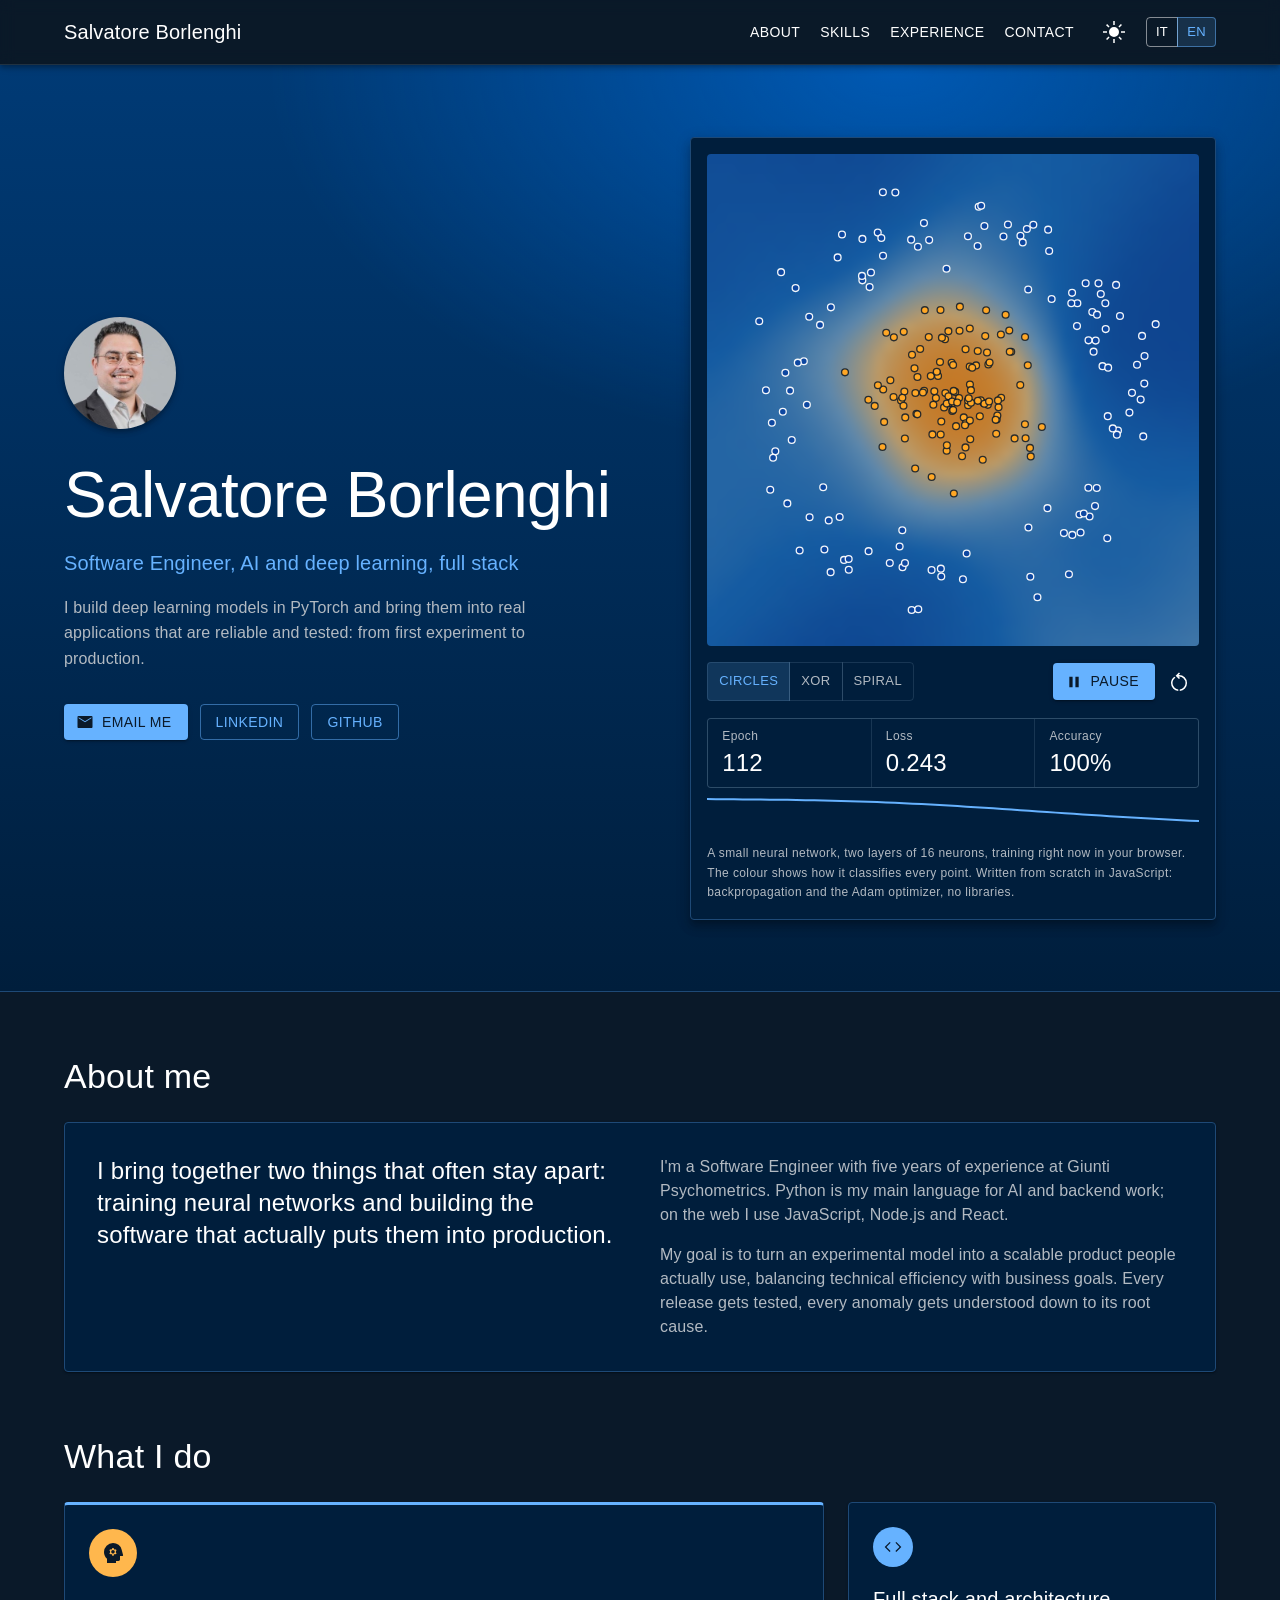
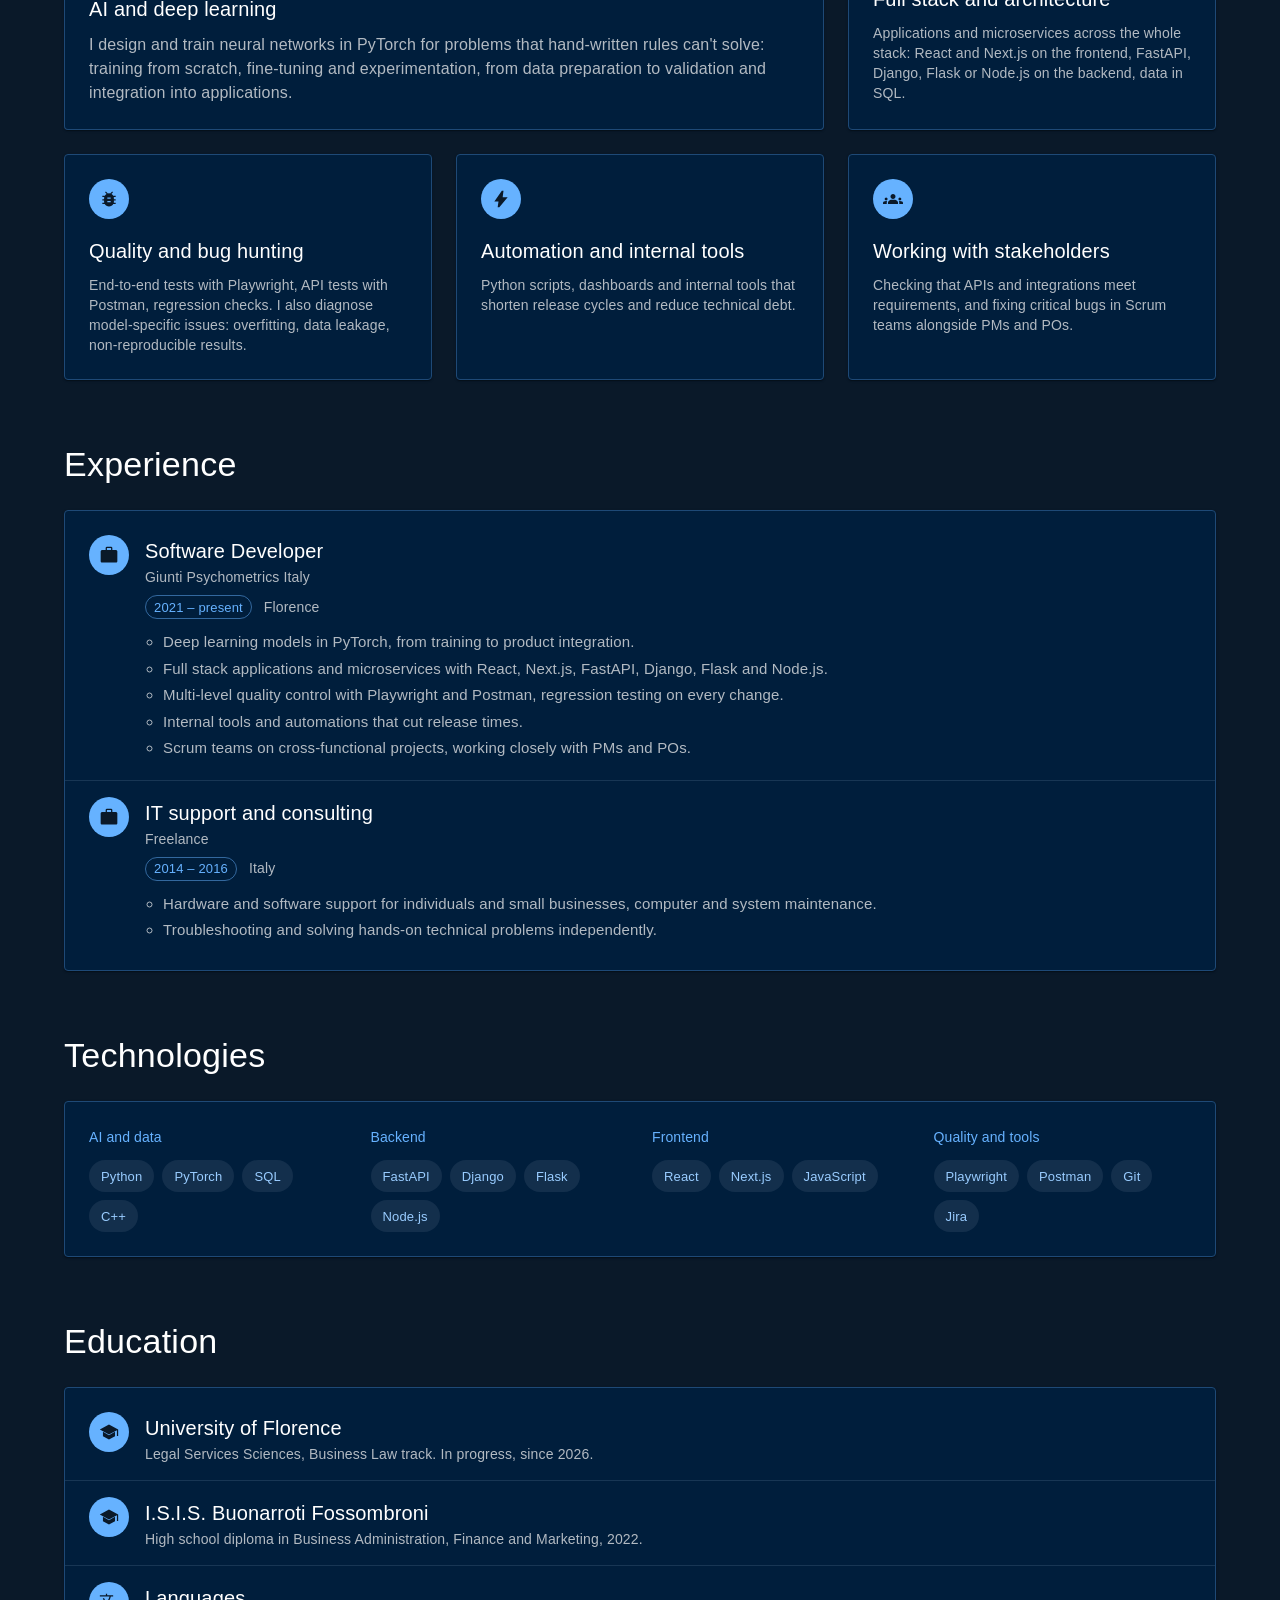
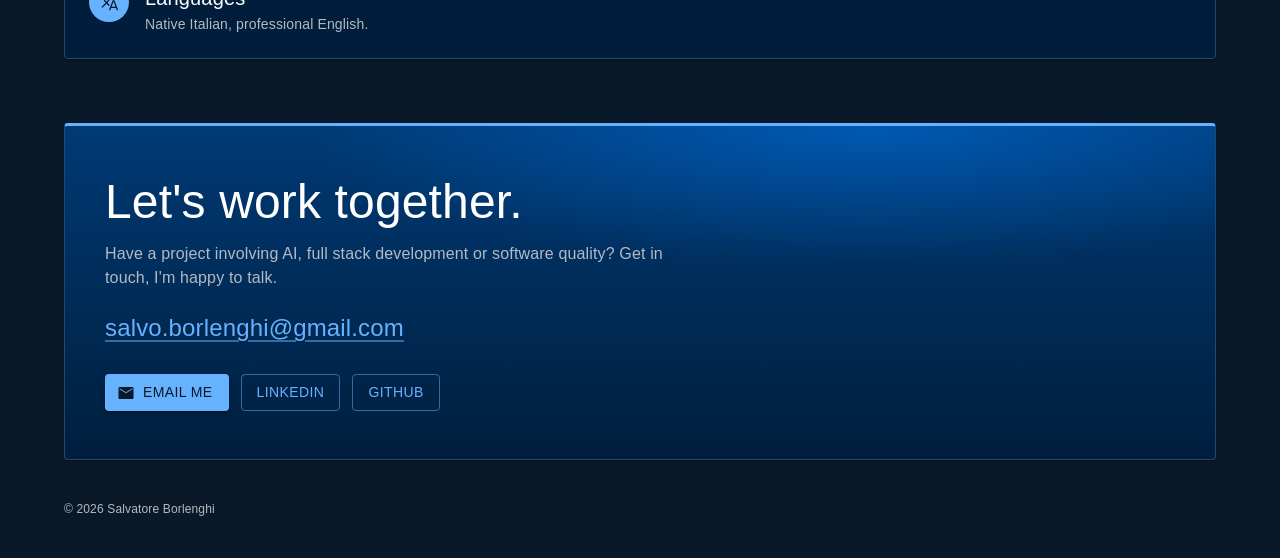
==== index.html @ f70dbb20 "style: MUI blue palette and distinct hero background" ====
<!DOCTYPE html>
<html lang="it">
<head>
<meta charset="utf-8">
<meta name="viewport" content="width=device-width, initial-scale=1, viewport-fit=cover">
<title>Salvatore Borlenghi | Software Engineer, AI e Full Stack</title>
<meta name="description" content="Software Engineer con 5 anni di esperienza: modelli di deep learning in PyTorch, sviluppo full stack con FastAPI e React, qualità del software.">
<link rel="canonical" href="https://s-borlenghi.github.io/">
<link rel="alternate" hreflang="it" href="https://s-borlenghi.github.io/it/">
<link rel="alternate" hreflang="en" href="https://s-borlenghi.github.io/en/">
<link rel="alternate" hreflang="x-default" href="https://s-borlenghi.github.io/">
<!-- Anteprime social: LinkedIn e WhatsApp non eseguono JavaScript, quindi leggono questi tag -->
<meta property="og:type" content="profile">
<meta property="og:url" content="https://s-borlenghi.github.io/">
<meta property="og:site_name" content="Salvatore Borlenghi">
<meta property="og:title" content="Salvatore Borlenghi | Software Engineer, AI e Full Stack">
<meta property="og:description" content="Costruisco modelli di deep learning e li porto dentro applicazioni reali.">
<meta property="og:image" content="https://s-borlenghi.github.io/assets/img/foto.jpg">
<meta property="og:locale" content="it_IT">
<meta property="og:locale:alternate" content="en_US">
<meta name="twitter:card" content="summary">
<meta name="theme-color" content="#0a1929">
<link rel="icon" href="assets/img/favicon.svg" type="image/svg+xml">
<script>
  /*
   * Smistamento verso la versione in lingua.
   * Ordine di scelta: parametro ?lang=, scelta salvata dal visitatore, lingua del browser.
   * Tutto ciò che non è italiano va alla versione inglese.
   */
  (function () {
    var pick = new URLSearchParams(location.search).get("lang");
    if (!pick) { try { pick = localStorage.getItem("lang"); } catch (e) {} }
    if (!pick) {
      var langs = navigator.languages && navigator.languages.length ? navigator.languages : [navigator.language || ""];
      pick = String(langs[0]).toLowerCase().indexOf("it") === 0 ? "it" : "en";
    }
    location.replace((pick === "en" ? "en/" : "it/") + location.hash);
  })();
</script>
<style>
  :root { box-sizing: border-box; padding-top: env(safe-area-inset-top, 0px); padding-bottom: env(safe-area-inset-bottom, 0px); }
  html, body { height: 100%; margin: 0; }
  body { background: #0a1929; color: #ffffff; font-family: "Helvetica Neue", Arial, sans-serif; display: grid; place-items: center; text-align: center; }
  h1 { font-size: 1.6rem; margin: 0 0 1.25rem; }
  a { display: inline-block; margin: 0 .35rem; padding: .6rem 1.2rem; border: 1px solid rgba(102,178,255,.5); border-radius: 4px; color: #66b2ff; text-transform: uppercase; letter-spacing: .03em; text-decoration: none; font-weight: 600; }
  a:hover { background: rgba(102,178,255,.08); border-color: #66b2ff; }
</style>
</head>
<body>
  <main>
    <h1>Salvatore Borlenghi</h1>
    <a href="it/" hreflang="it" lang="it">Italiano</a>
    <a href="en/" hreflang="en" lang="en">English</a>
  </main>
</body>
</html>
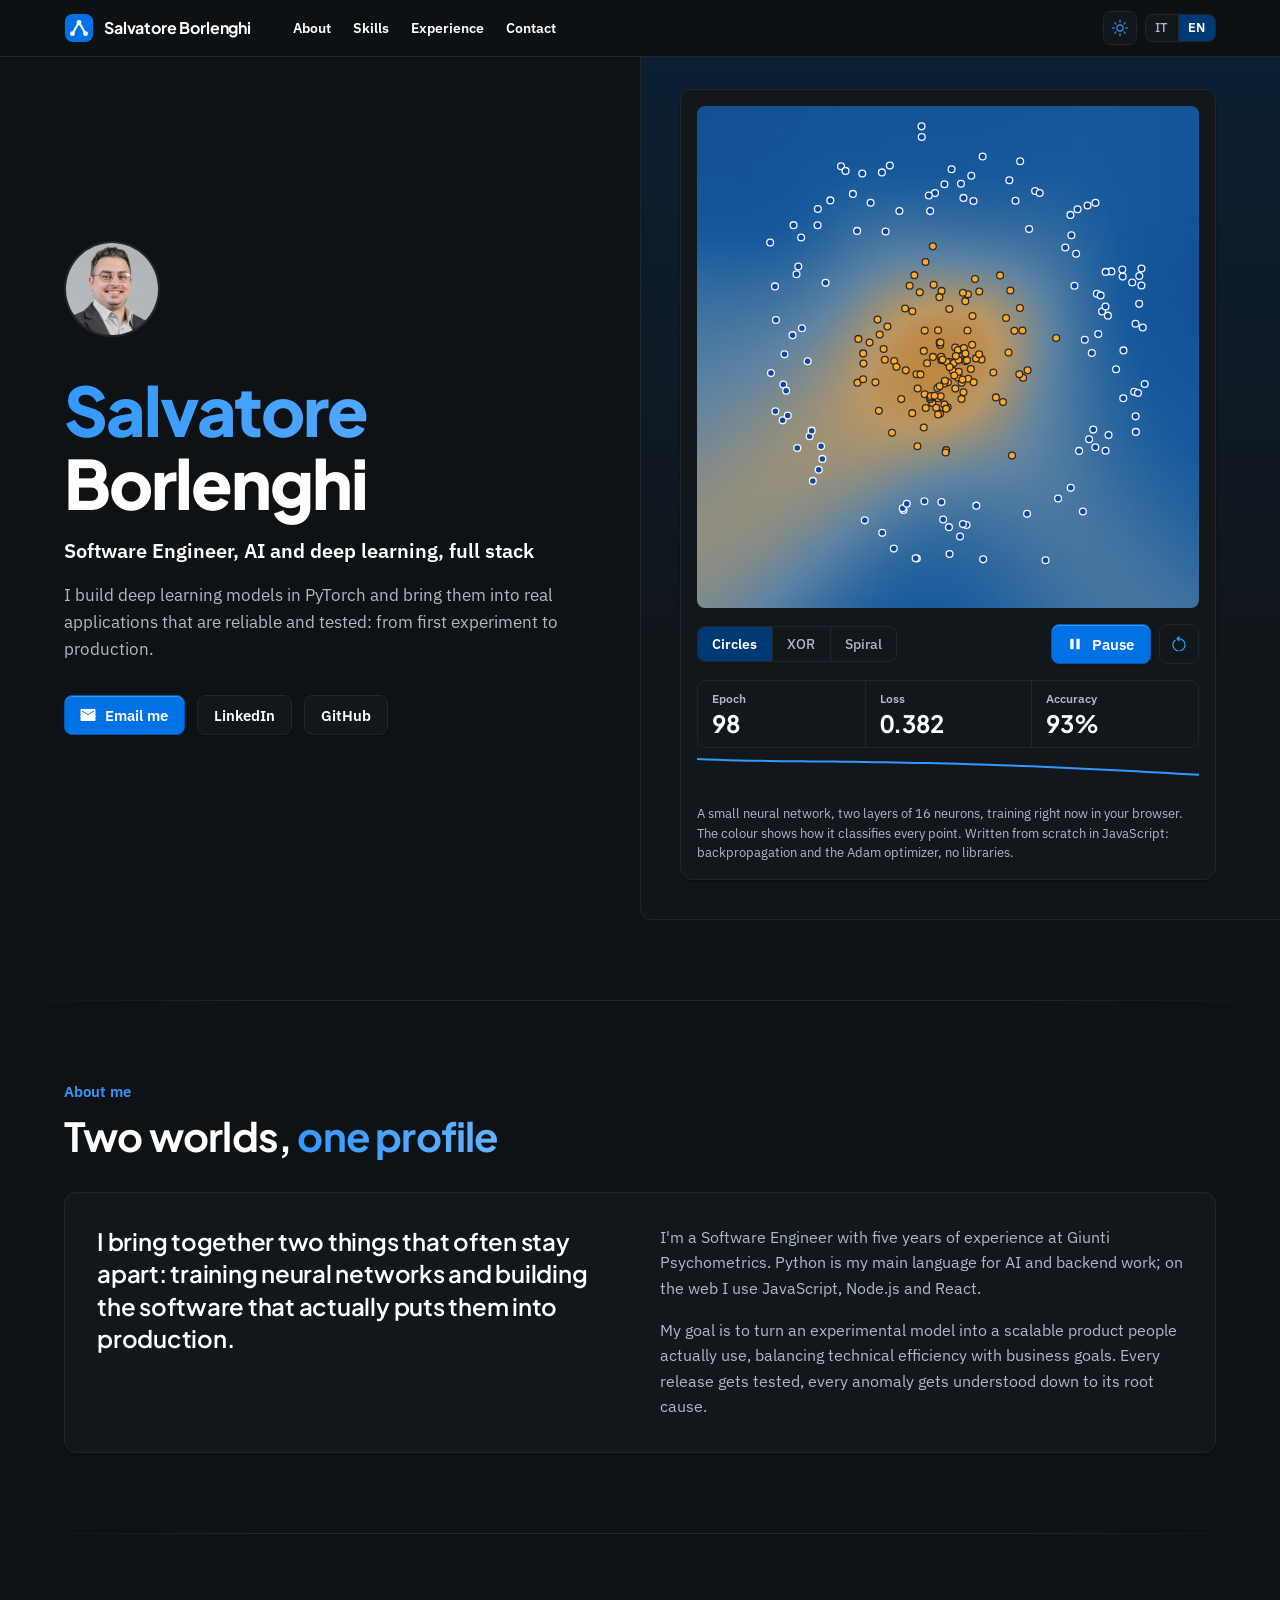
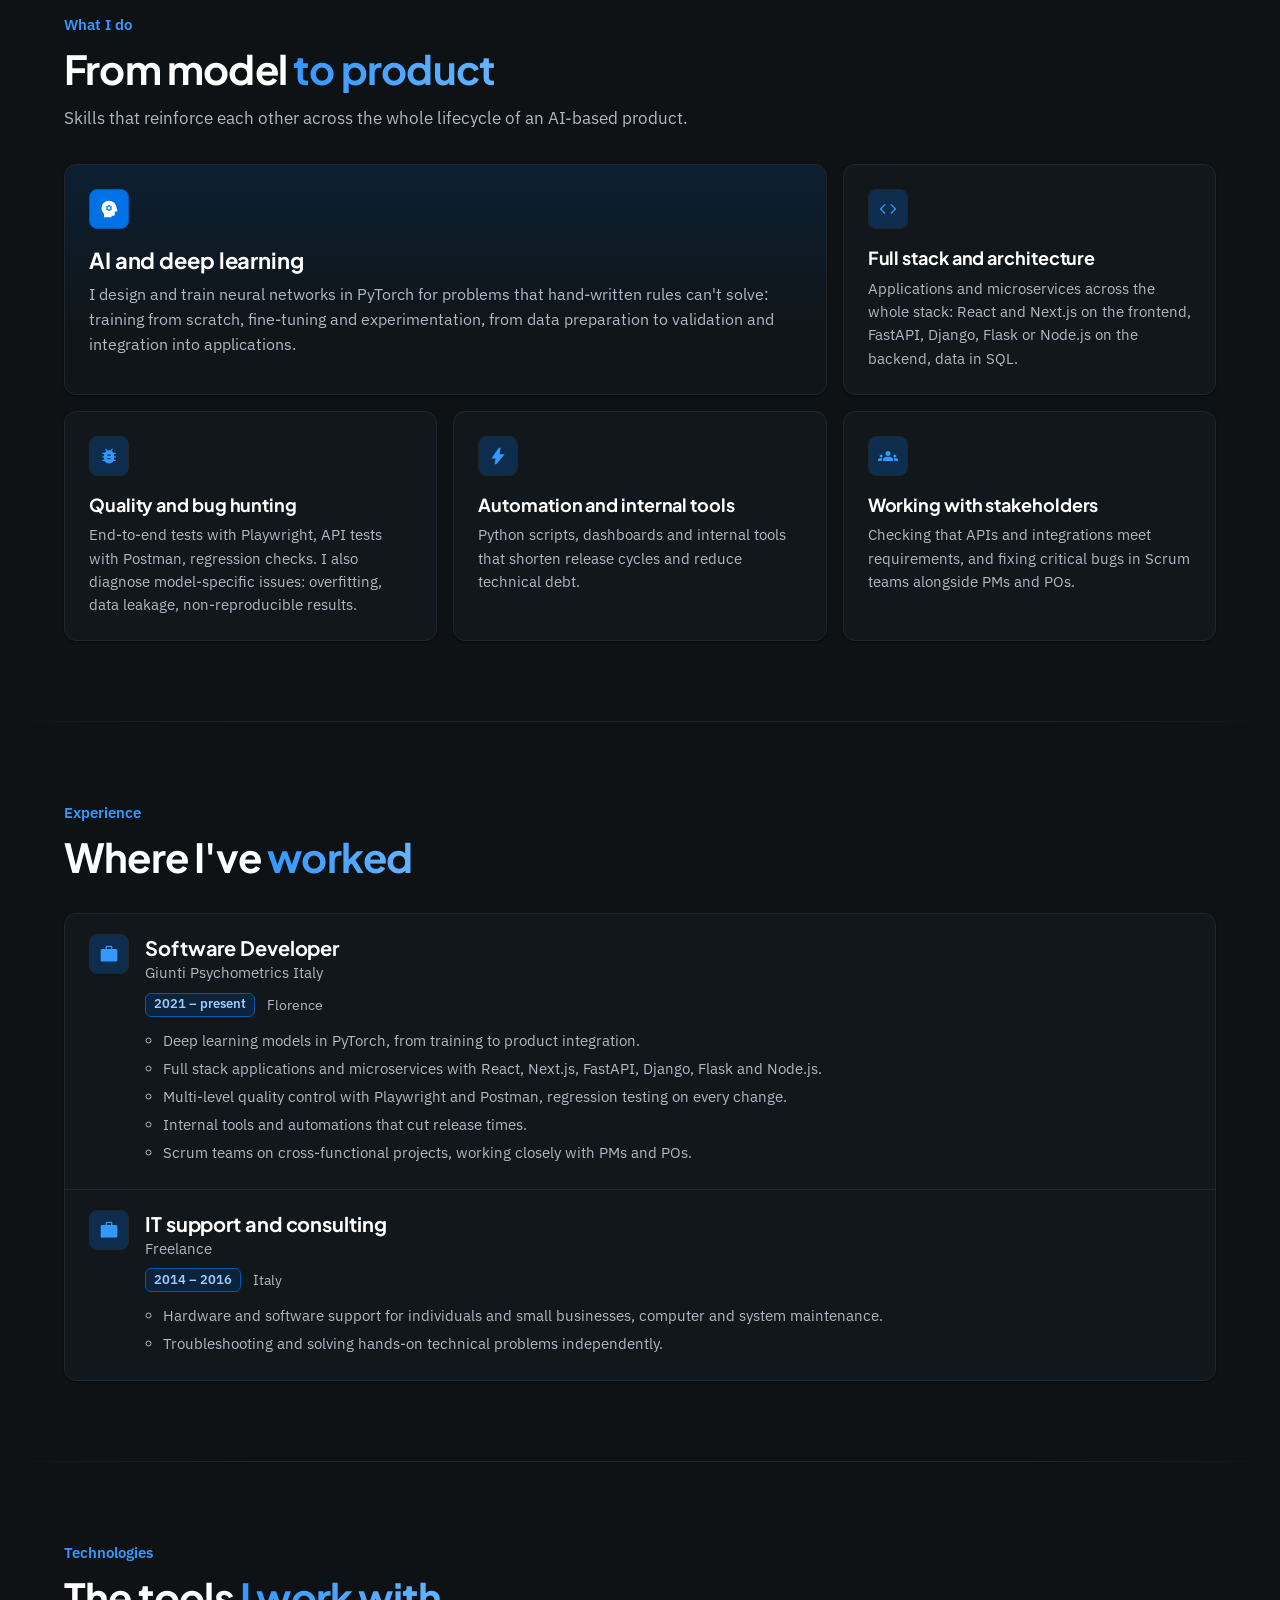
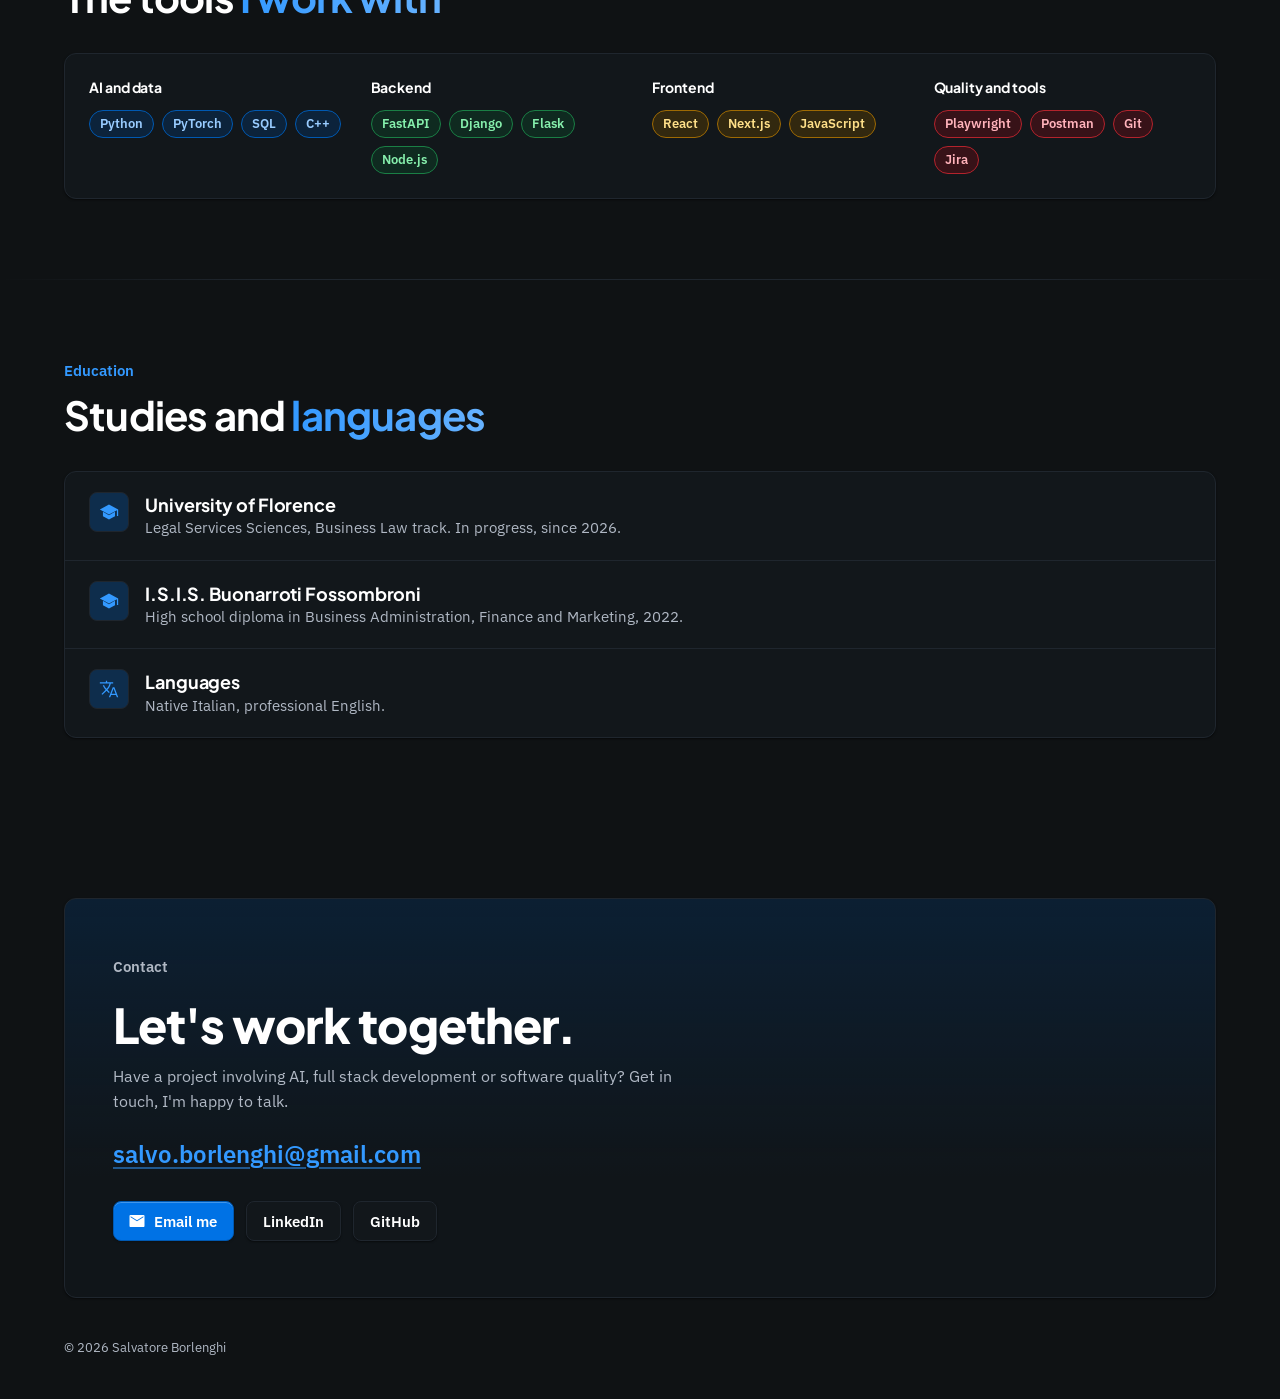
==== commit c1c68141: "style: align with mui.com, section labels, IBM Plex Sans and Plus Jakarta Sans" ====
--- a/index.html
+++ b/index.html
@@ -19,7 +19,7 @@
 <meta property="og:locale" content="it_IT">
 <meta property="og:locale:alternate" content="en_US">
 <meta name="twitter:card" content="summary">
-<meta name="theme-color" content="#0a1929">
+<meta name="theme-color" content="#0f1214">
 <link rel="icon" href="assets/img/favicon.svg" type="image/svg+xml">
 <script>
   /*
@@ -40,10 +40,10 @@
 <style>
   :root { box-sizing: border-box; padding-top: env(safe-area-inset-top, 0px); padding-bottom: env(safe-area-inset-bottom, 0px); }
   html, body { height: 100%; margin: 0; }
-  body { background: #0a1929; color: #ffffff; font-family: "Helvetica Neue", Arial, sans-serif; display: grid; place-items: center; text-align: center; }
+  body { background: #0f1214; color: #ffffff; font-family: "Helvetica Neue", Arial, sans-serif; display: grid; place-items: center; text-align: center; }
   h1 { font-size: 1.6rem; margin: 0 0 1.25rem; }
-  a { display: inline-block; margin: 0 .35rem; padding: .6rem 1.2rem; border: 1px solid rgba(102,178,255,.5); border-radius: 4px; color: #66b2ff; text-transform: uppercase; letter-spacing: .03em; text-decoration: none; font-weight: 600; }
-  a:hover { background: rgba(102,178,255,.08); border-color: #66b2ff; }
+  a { display: inline-block; margin: 0 .35rem; padding: .6rem 1.2rem; border: 1px solid #1f262e; border-radius: 8px; color: #ffffff; background: #12171b; text-decoration: none; font-weight: 600; }
+  a:hover { border-color: #3399ff; }
 </style>
 </head>
 <body>
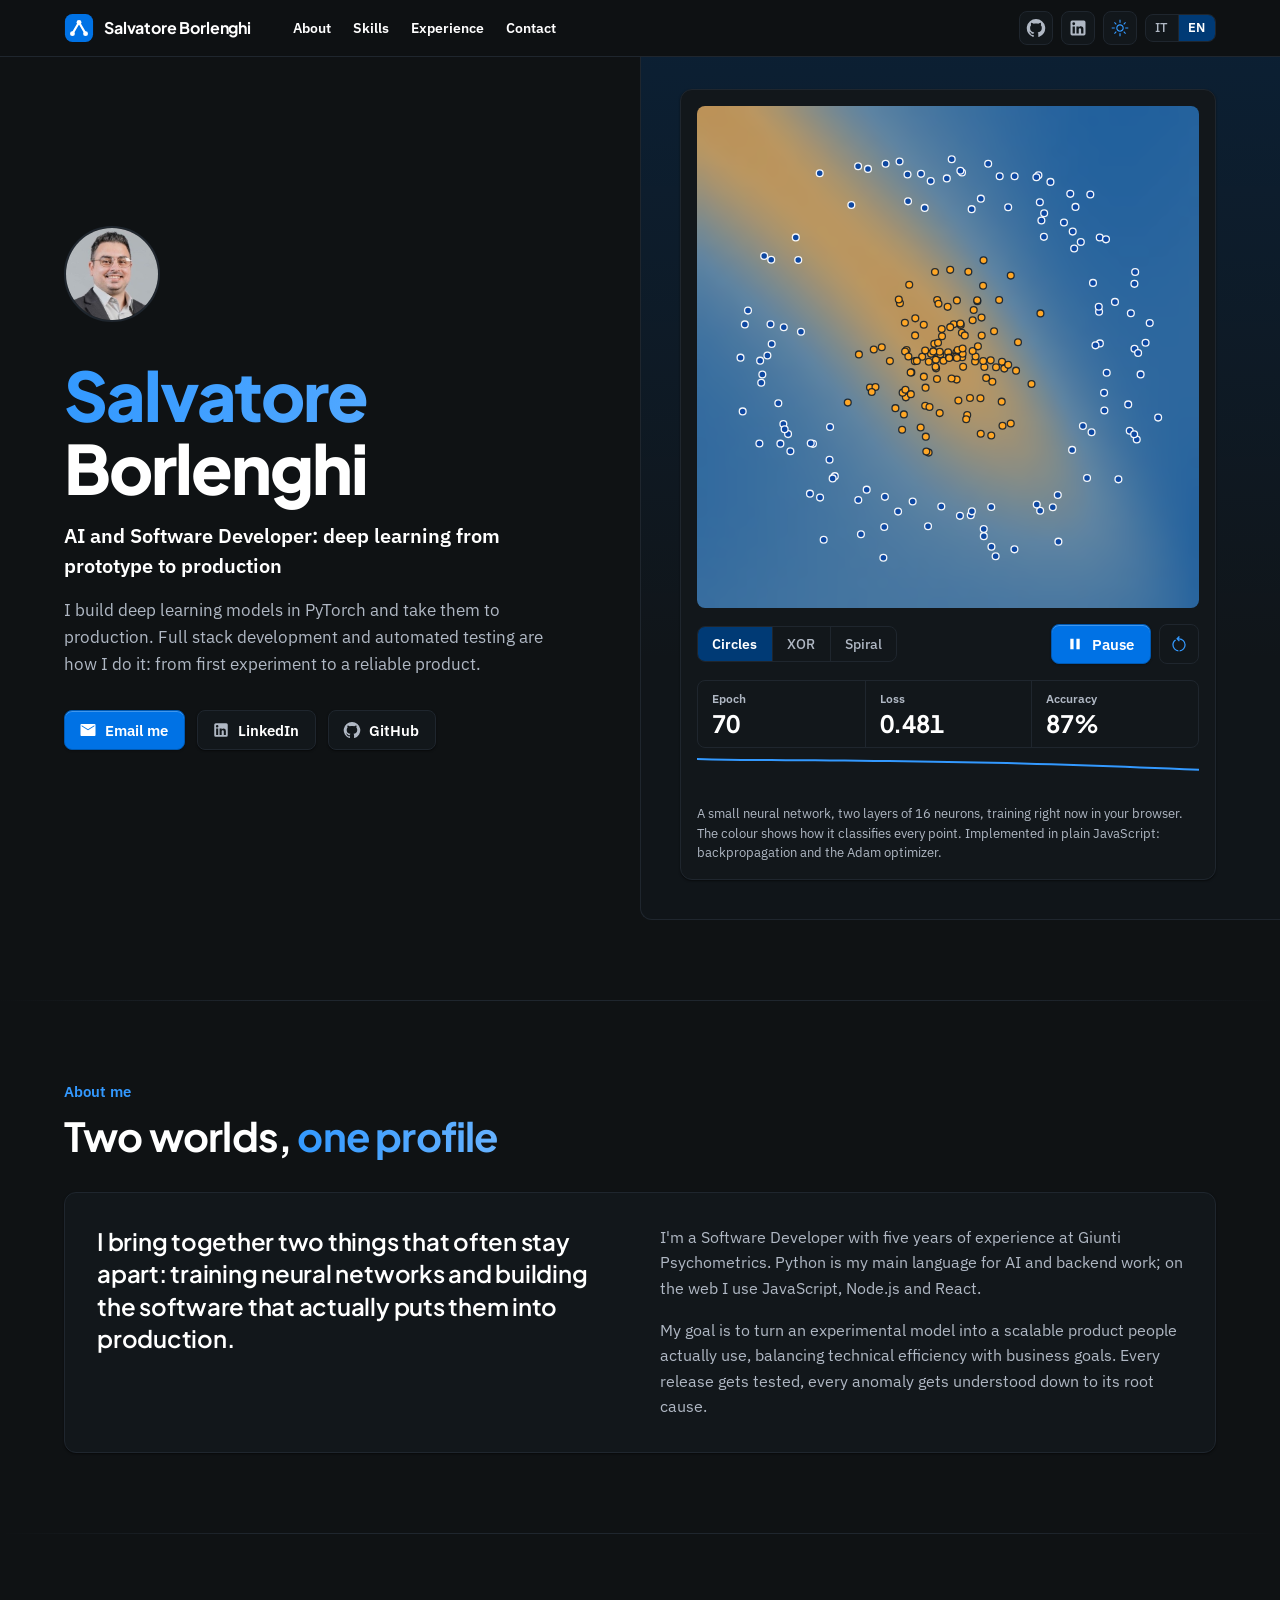
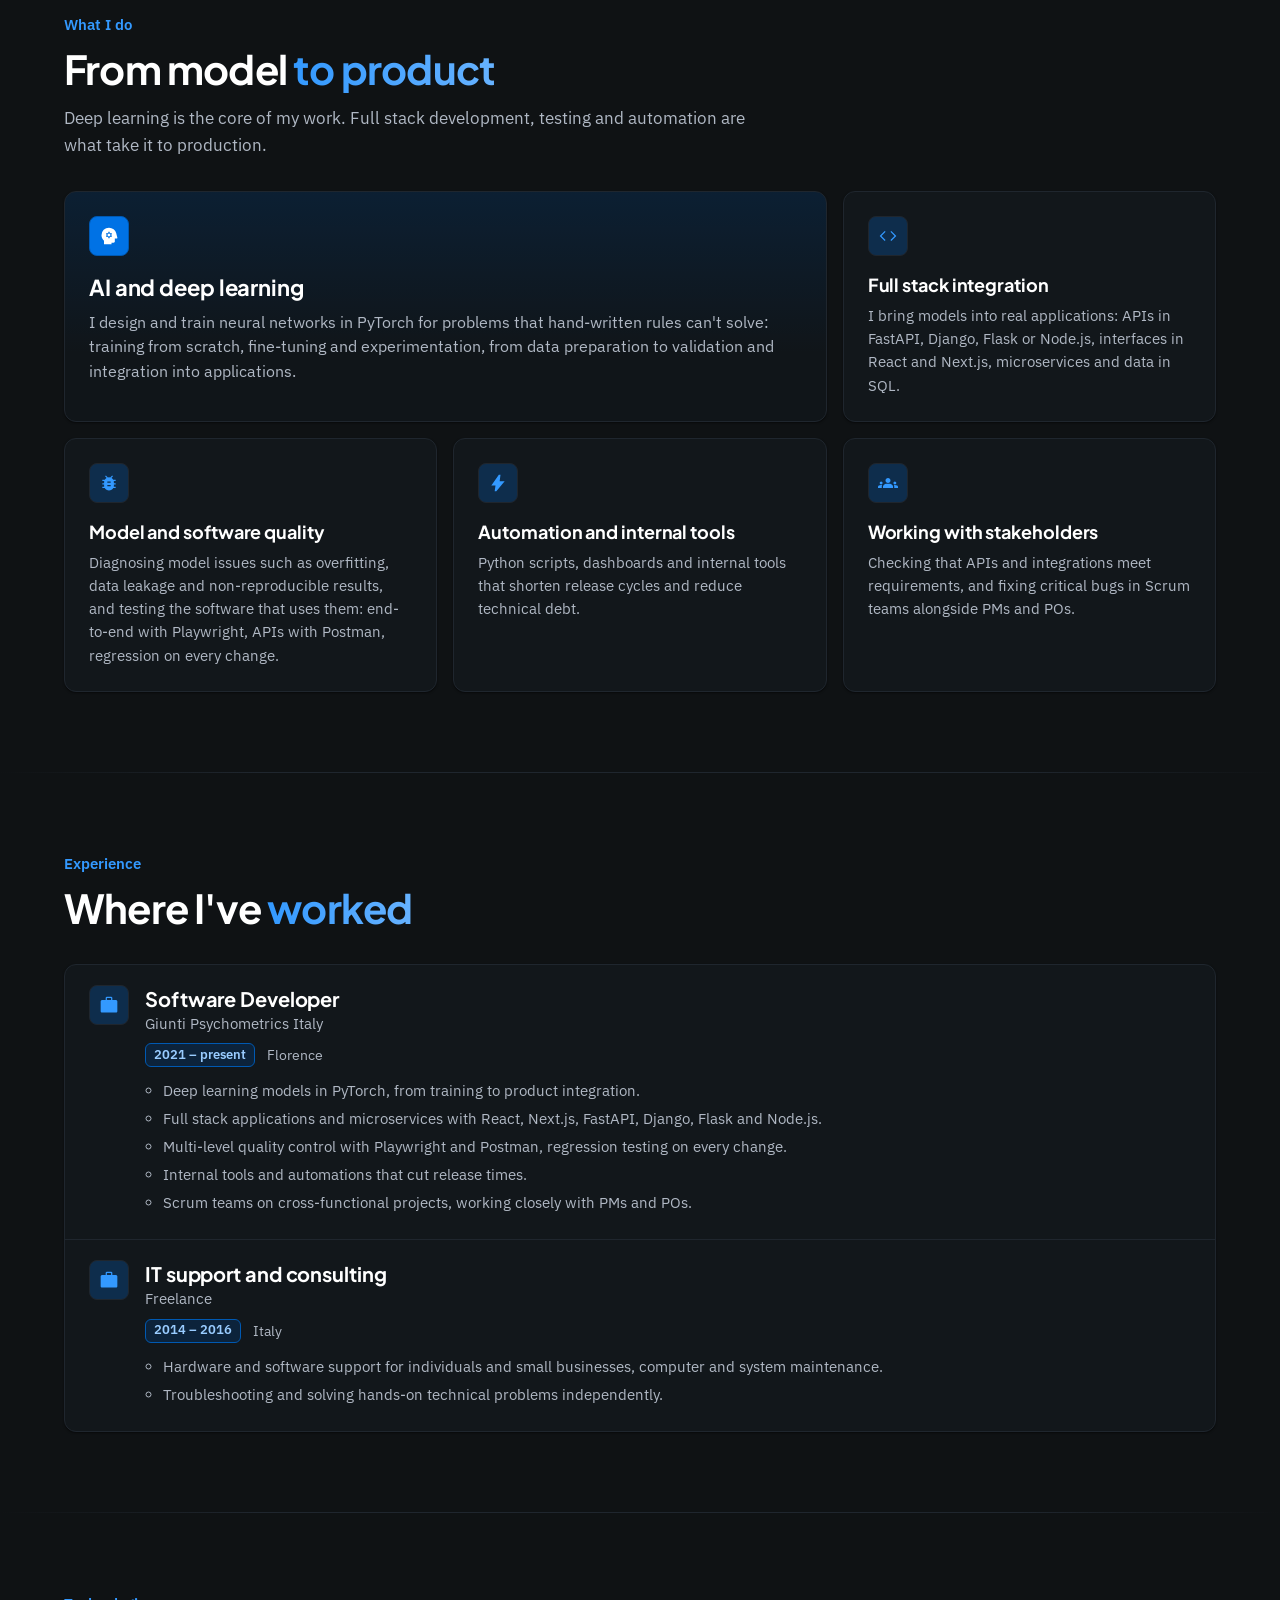
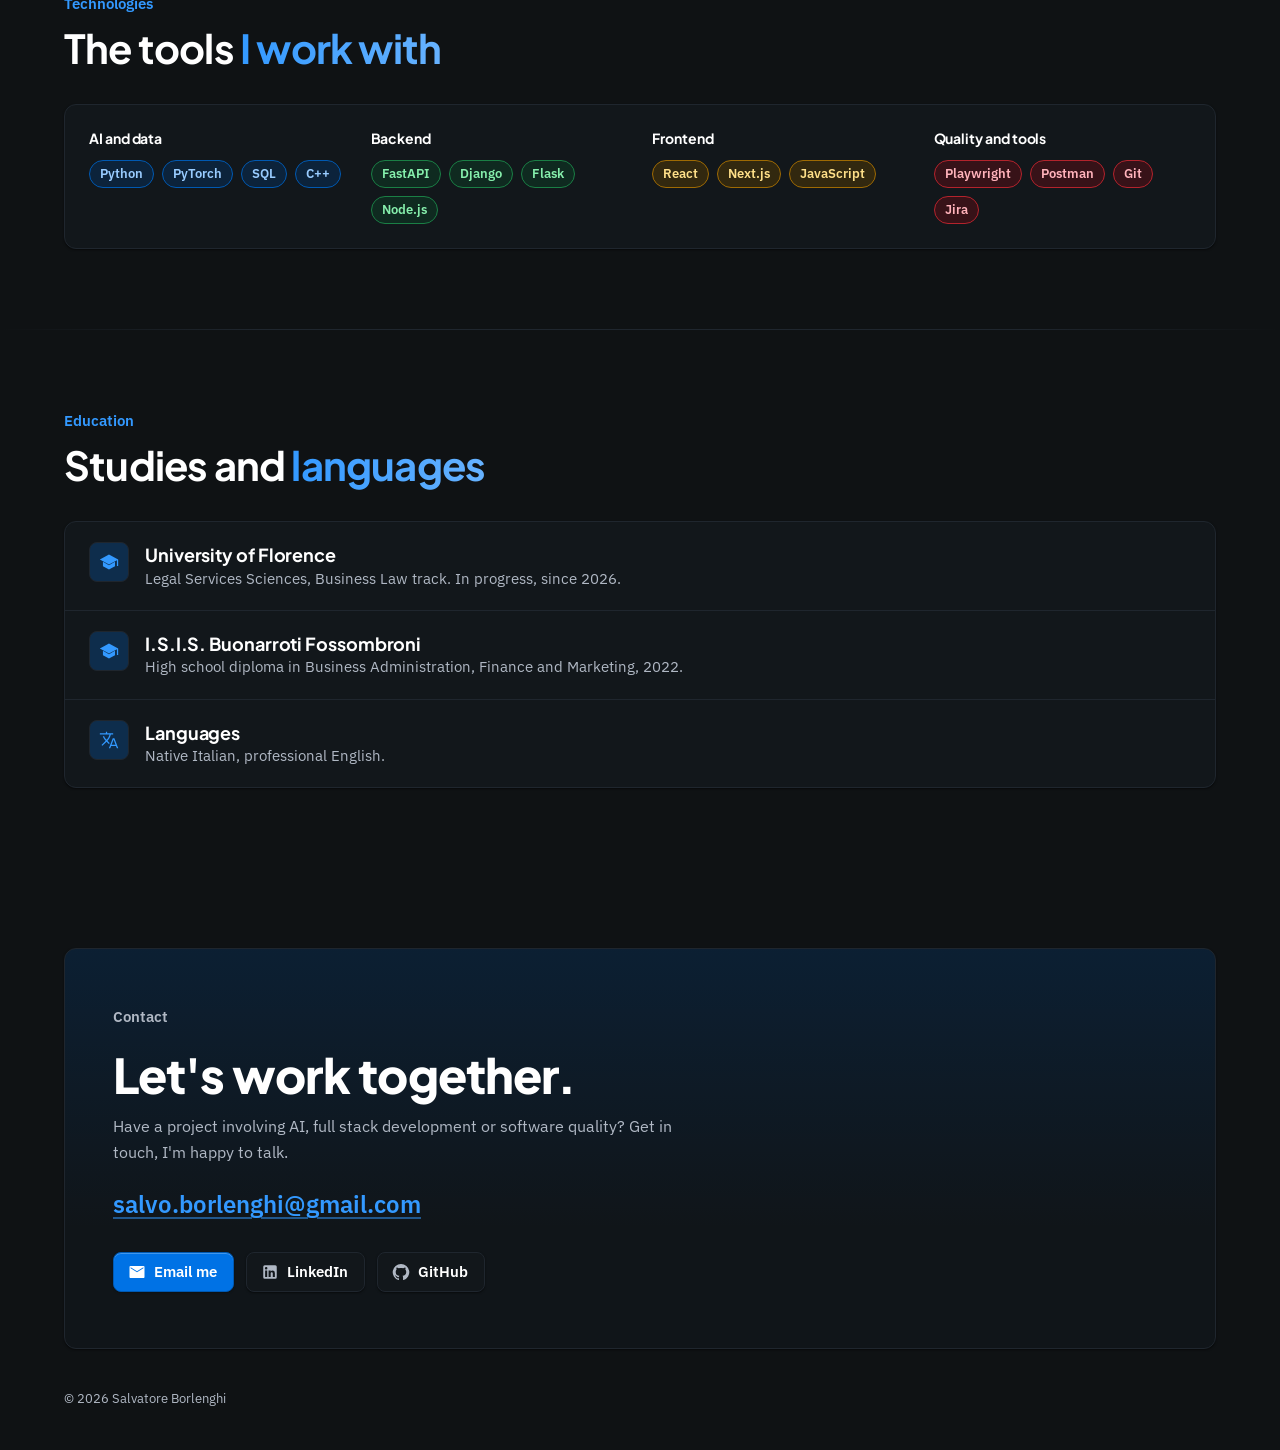
==== commit 1c74279c: "content: use Software Developer title to match LinkedIn" ====
--- a/index.html
+++ b/index.html
@@ -3,8 +3,8 @@
 <head>
 <meta charset="utf-8">
 <meta name="viewport" content="width=device-width, initial-scale=1, viewport-fit=cover">
-<title>Salvatore Borlenghi | Software Engineer, AI e Full Stack</title>
-<meta name="description" content="Software Engineer con 5 anni di esperienza: modelli di deep learning in PyTorch, sviluppo full stack con FastAPI e React, qualità del software.">
+<title>Salvatore Borlenghi | AI e Software Developer</title>
+<meta name="description" content="AI e Software Developer con 5 anni di esperienza: modelli di deep learning in PyTorch portati in produzione, con sviluppo full stack e test automatici.">
 <link rel="canonical" href="https://s-borlenghi.github.io/">
 <link rel="alternate" hreflang="it" href="https://s-borlenghi.github.io/it/">
 <link rel="alternate" hreflang="en" href="https://s-borlenghi.github.io/en/">
@@ -13,8 +13,8 @@
 <meta property="og:type" content="profile">
 <meta property="og:url" content="https://s-borlenghi.github.io/">
 <meta property="og:site_name" content="Salvatore Borlenghi">
-<meta property="og:title" content="Salvatore Borlenghi | Software Engineer, AI e Full Stack">
-<meta property="og:description" content="Costruisco modelli di deep learning e li porto dentro applicazioni reali.">
+<meta property="og:title" content="Salvatore Borlenghi | AI e Software Developer">
+<meta property="og:description" content="Costruisco modelli di deep learning in PyTorch e li porto in produzione.">
 <meta property="og:image" content="https://s-borlenghi.github.io/assets/img/foto.jpg">
 <meta property="og:locale" content="it_IT">
 <meta property="og:locale:alternate" content="en_US">
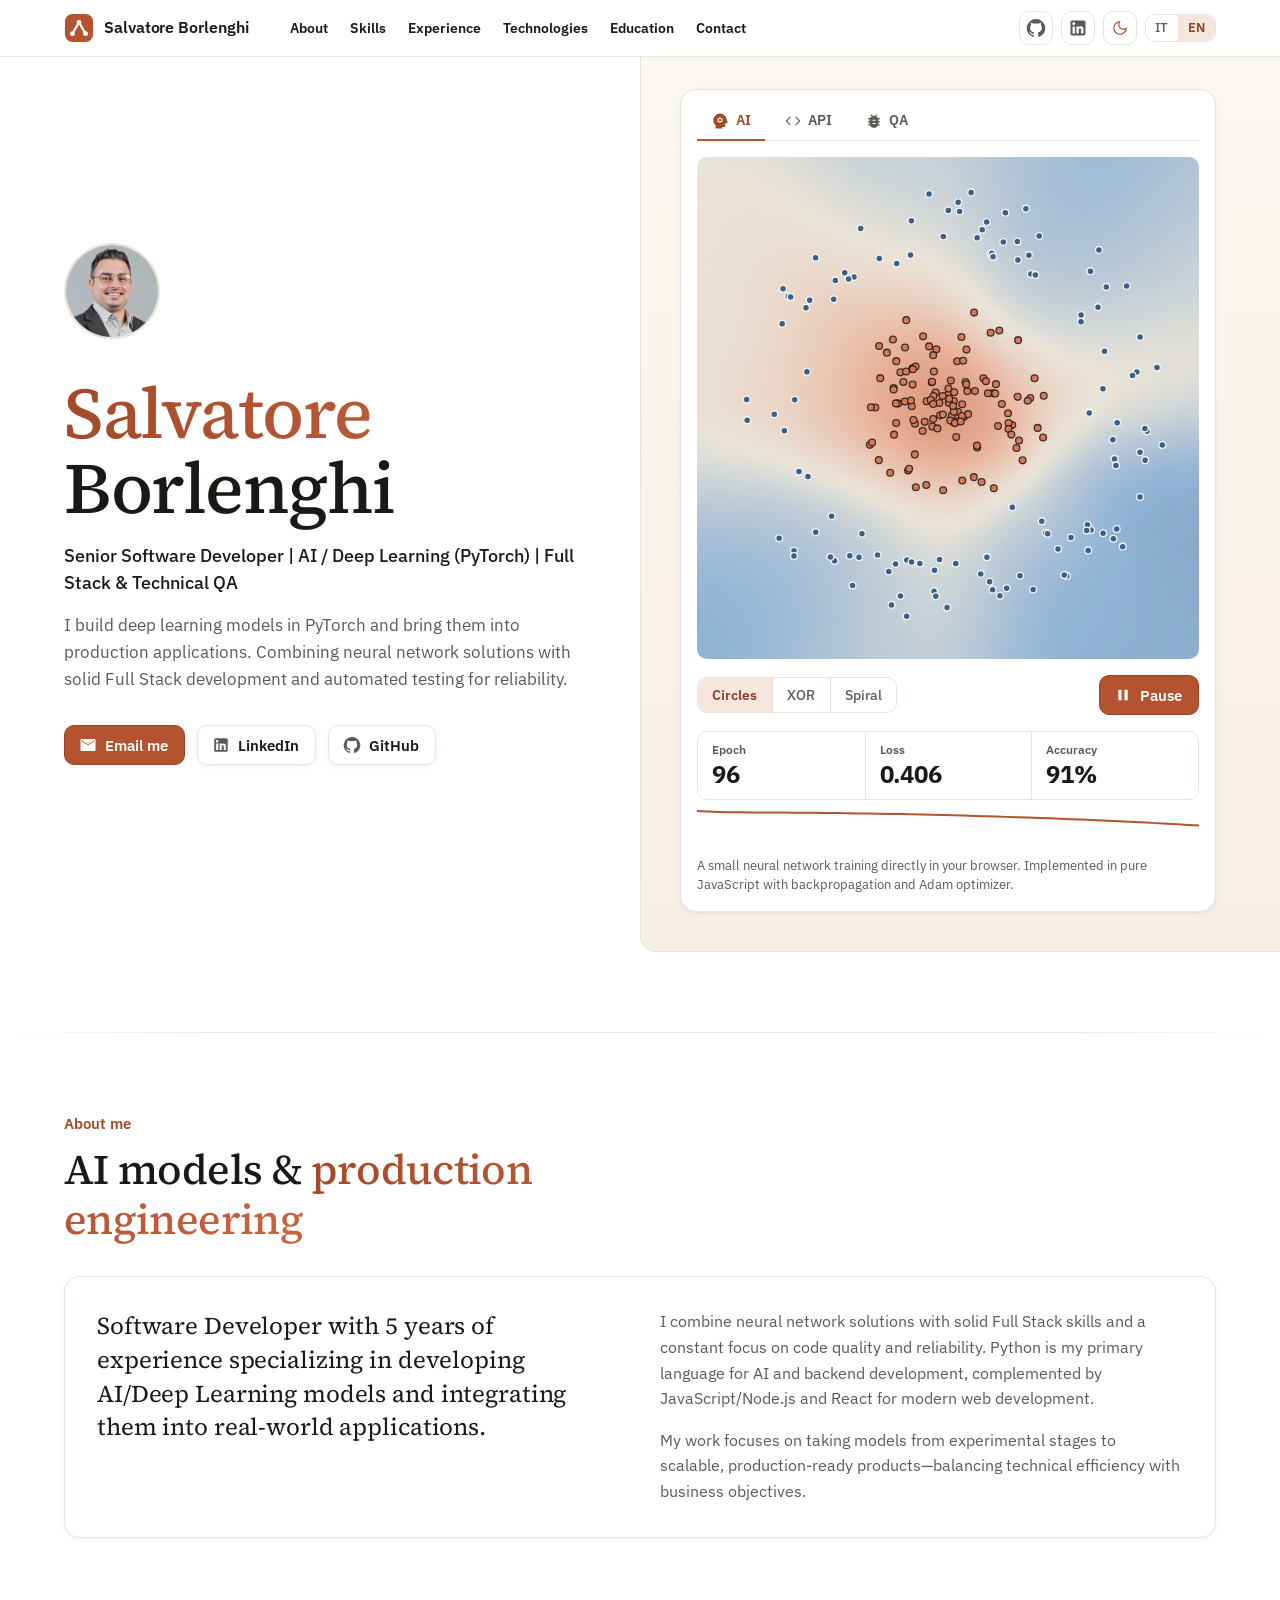
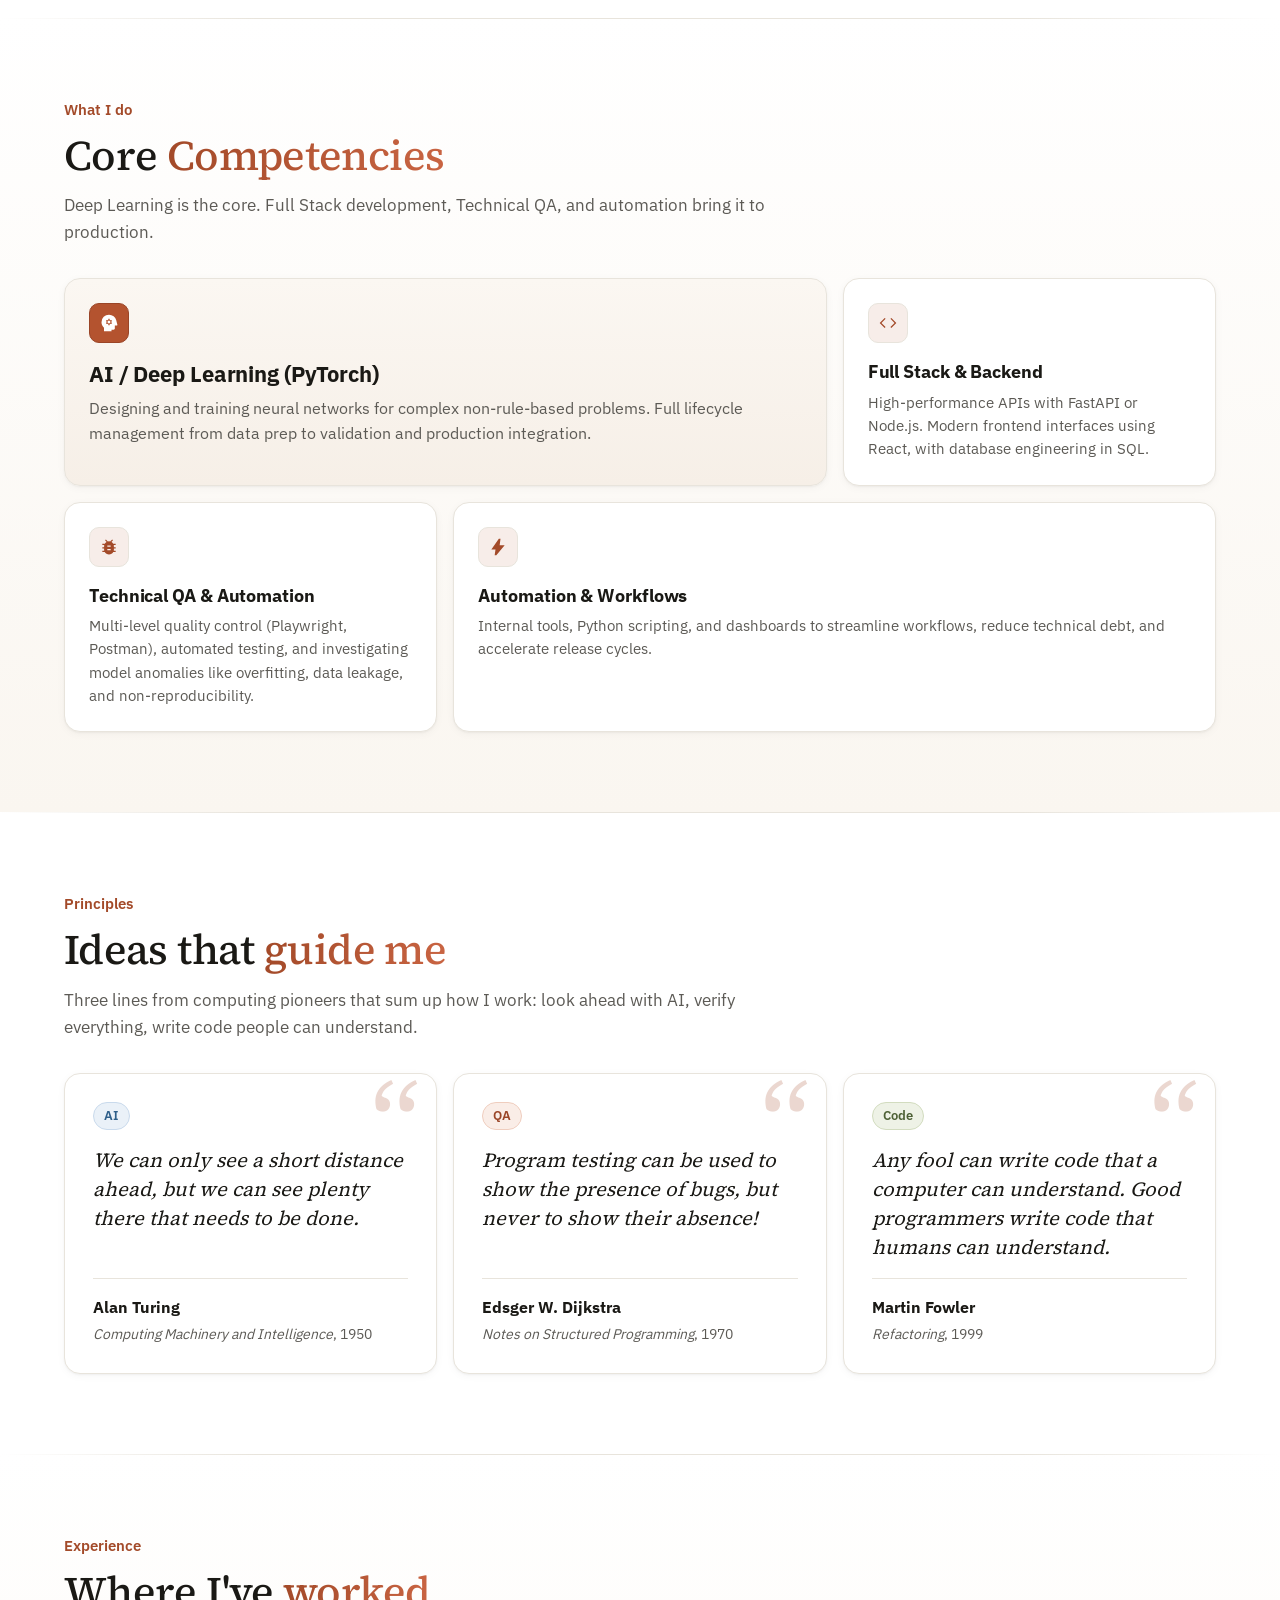
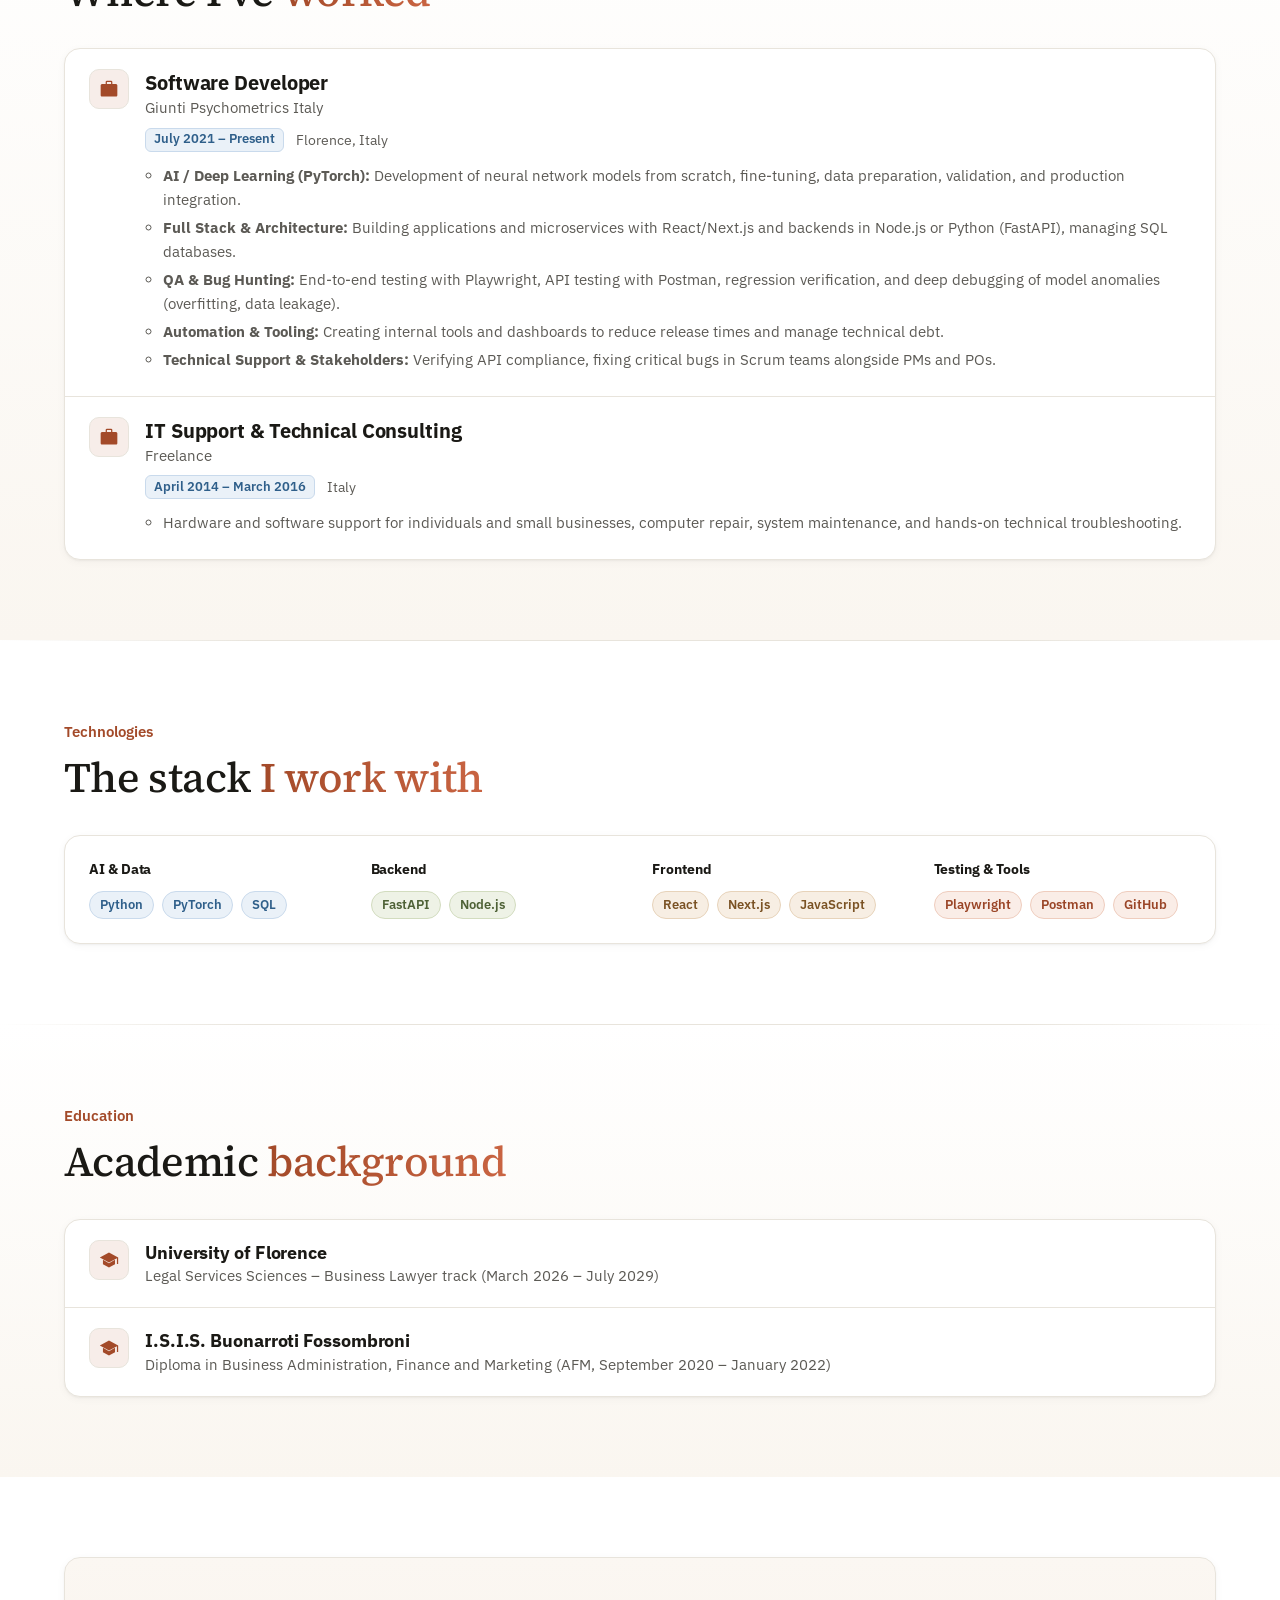
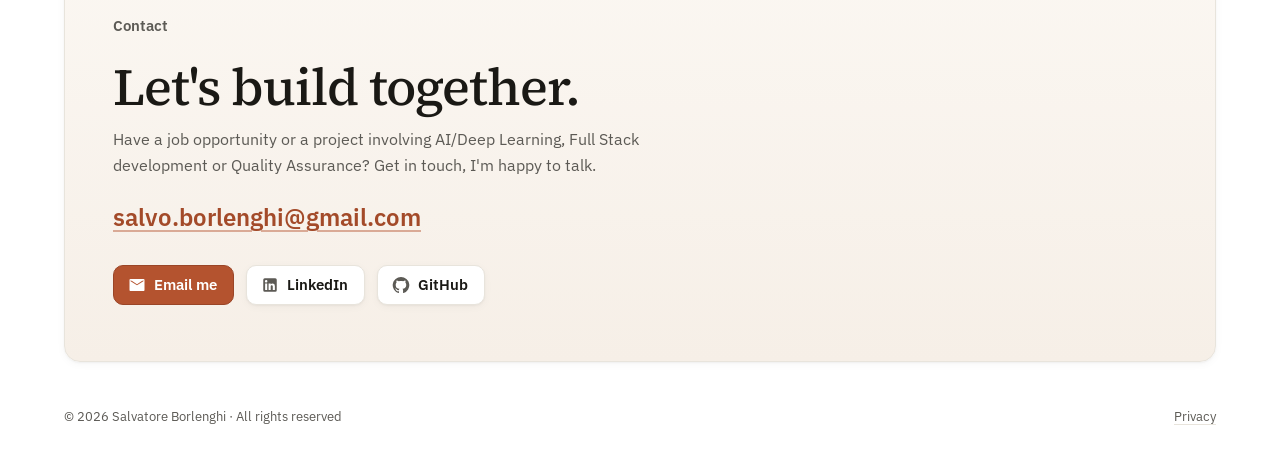
==== commit c4c8803d: "style: white layout with Claude colours, clearer dark theme; add privacy pages" ====
--- a/index.html
+++ b/index.html
@@ -3,8 +3,8 @@
 <head>
 <meta charset="utf-8">
 <meta name="viewport" content="width=device-width, initial-scale=1, viewport-fit=cover">
-<title>Salvatore Borlenghi | AI e Software Developer</title>
-<meta name="description" content="AI e Software Developer con 5 anni di esperienza: modelli di deep learning in PyTorch portati in produzione, con sviluppo full stack e test automatici.">
+<title>Salvatore Borlenghi – Senior Software Developer, AI e PyTorch</title>
+<meta name="description" content="Senior Software Developer in Toscana: modelli di deep learning in PyTorch portati in produzione, sviluppo full stack con FastAPI e React, test automatici.">
 <link rel="canonical" href="https://s-borlenghi.github.io/">
 <link rel="alternate" hreflang="it" href="https://s-borlenghi.github.io/it/">
 <link rel="alternate" hreflang="en" href="https://s-borlenghi.github.io/en/">
@@ -13,14 +13,19 @@
 <meta property="og:type" content="profile">
 <meta property="og:url" content="https://s-borlenghi.github.io/">
 <meta property="og:site_name" content="Salvatore Borlenghi">
-<meta property="og:title" content="Salvatore Borlenghi | AI e Software Developer">
-<meta property="og:description" content="Costruisco modelli di deep learning in PyTorch e li porto in produzione.">
-<meta property="og:image" content="https://s-borlenghi.github.io/assets/img/foto.jpg">
+<meta property="og:title" content="Salvatore Borlenghi – Senior Software Developer, AI e PyTorch">
+<meta property="og:description" content="Costruisco modelli di deep learning in PyTorch e li integro in applicazioni reali.">
+<meta property="og:image" content="https://s-borlenghi.github.io/assets/img/og-image.jpg">
+<meta property="og:image:width" content="1200">
+<meta property="og:image:height" content="630">
+<meta property="og:image:alt" content="Salvatore Borlenghi, Senior Software Developer: AI / Deep Learning (PyTorch), Full Stack e Technical QA">
 <meta property="og:locale" content="it_IT">
 <meta property="og:locale:alternate" content="en_US">
-<meta name="twitter:card" content="summary">
-<meta name="theme-color" content="#0f1214">
+<meta name="twitter:card" content="summary_large_image">
+<meta name="theme-color" content="#ffffff">
 <link rel="icon" href="assets/img/favicon.svg" type="image/svg+xml">
+<link rel="apple-touch-icon" href="assets/img/apple-touch-icon.png">
+<link rel="manifest" href="site.webmanifest">
 <script>
   /*
    * Smistamento verso la versione in lingua.
@@ -29,6 +34,7 @@
    */
   (function () {
     var pick = new URLSearchParams(location.search).get("lang");
+    if (pick === "it" || pick === "en") { try { localStorage.setItem("lang", pick); } catch (e) {} }
     if (!pick) { try { pick = localStorage.getItem("lang"); } catch (e) {} }
     if (!pick) {
       var langs = navigator.languages && navigator.languages.length ? navigator.languages : [navigator.language || ""];
@@ -40,10 +46,10 @@
 <style>
   :root { box-sizing: border-box; padding-top: env(safe-area-inset-top, 0px); padding-bottom: env(safe-area-inset-bottom, 0px); }
   html, body { height: 100%; margin: 0; }
-  body { background: #0f1214; color: #ffffff; font-family: "Helvetica Neue", Arial, sans-serif; display: grid; place-items: center; text-align: center; }
+  body { background: #ffffff; color: #1a1915; font-family: "Helvetica Neue", Arial, sans-serif; display: grid; place-items: center; text-align: center; }
   h1 { font-size: 1.6rem; margin: 0 0 1.25rem; }
-  a { display: inline-block; margin: 0 .35rem; padding: .6rem 1.2rem; border: 1px solid #1f262e; border-radius: 8px; color: #ffffff; background: #12171b; text-decoration: none; font-weight: 600; }
-  a:hover { border-color: #3399ff; }
+  a { display: inline-block; margin: 0 .35rem; padding: .6rem 1.2rem; border: 1px solid #3e3d39; border-radius: 10px; color: #ffffff; background: #30302e; text-decoration: none; font-weight: 600; }
+  a:hover { border-color: #b4532f; color: #a34a29; }
 </style>
 </head>
 <body>
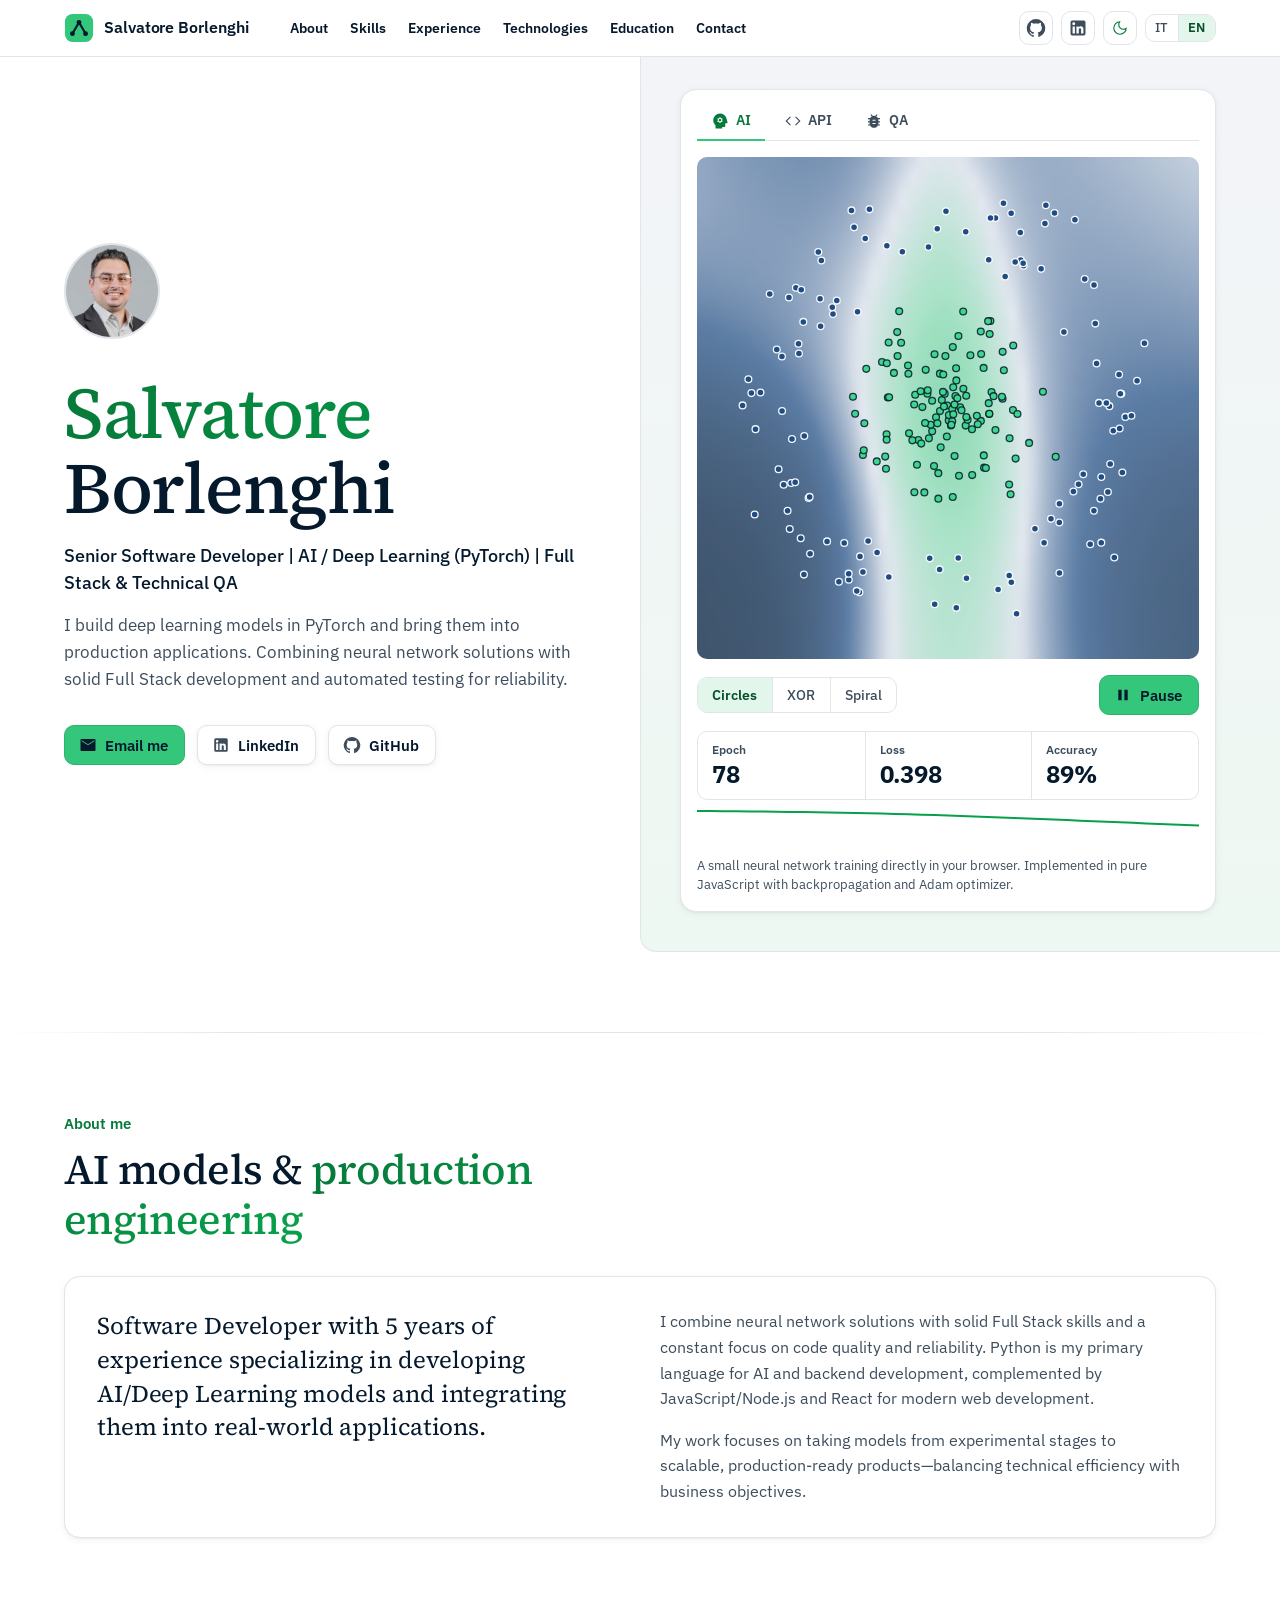
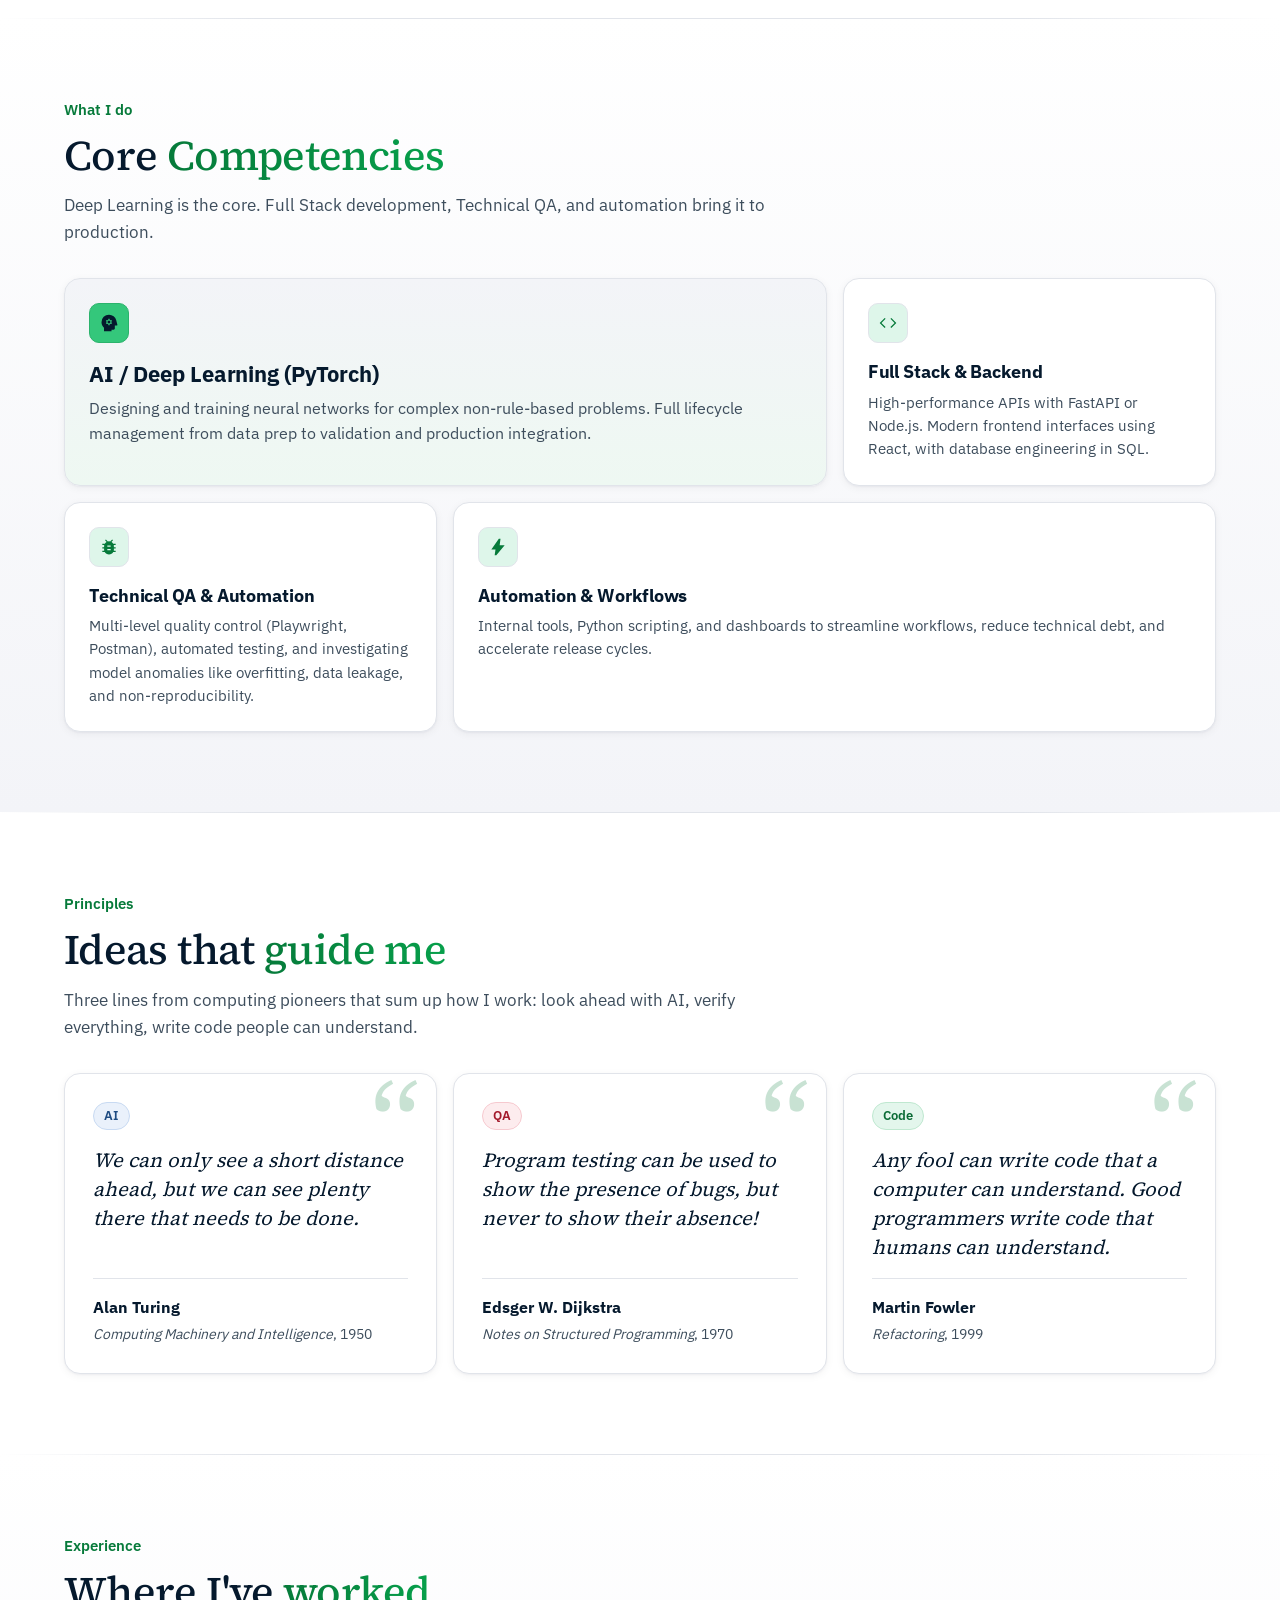
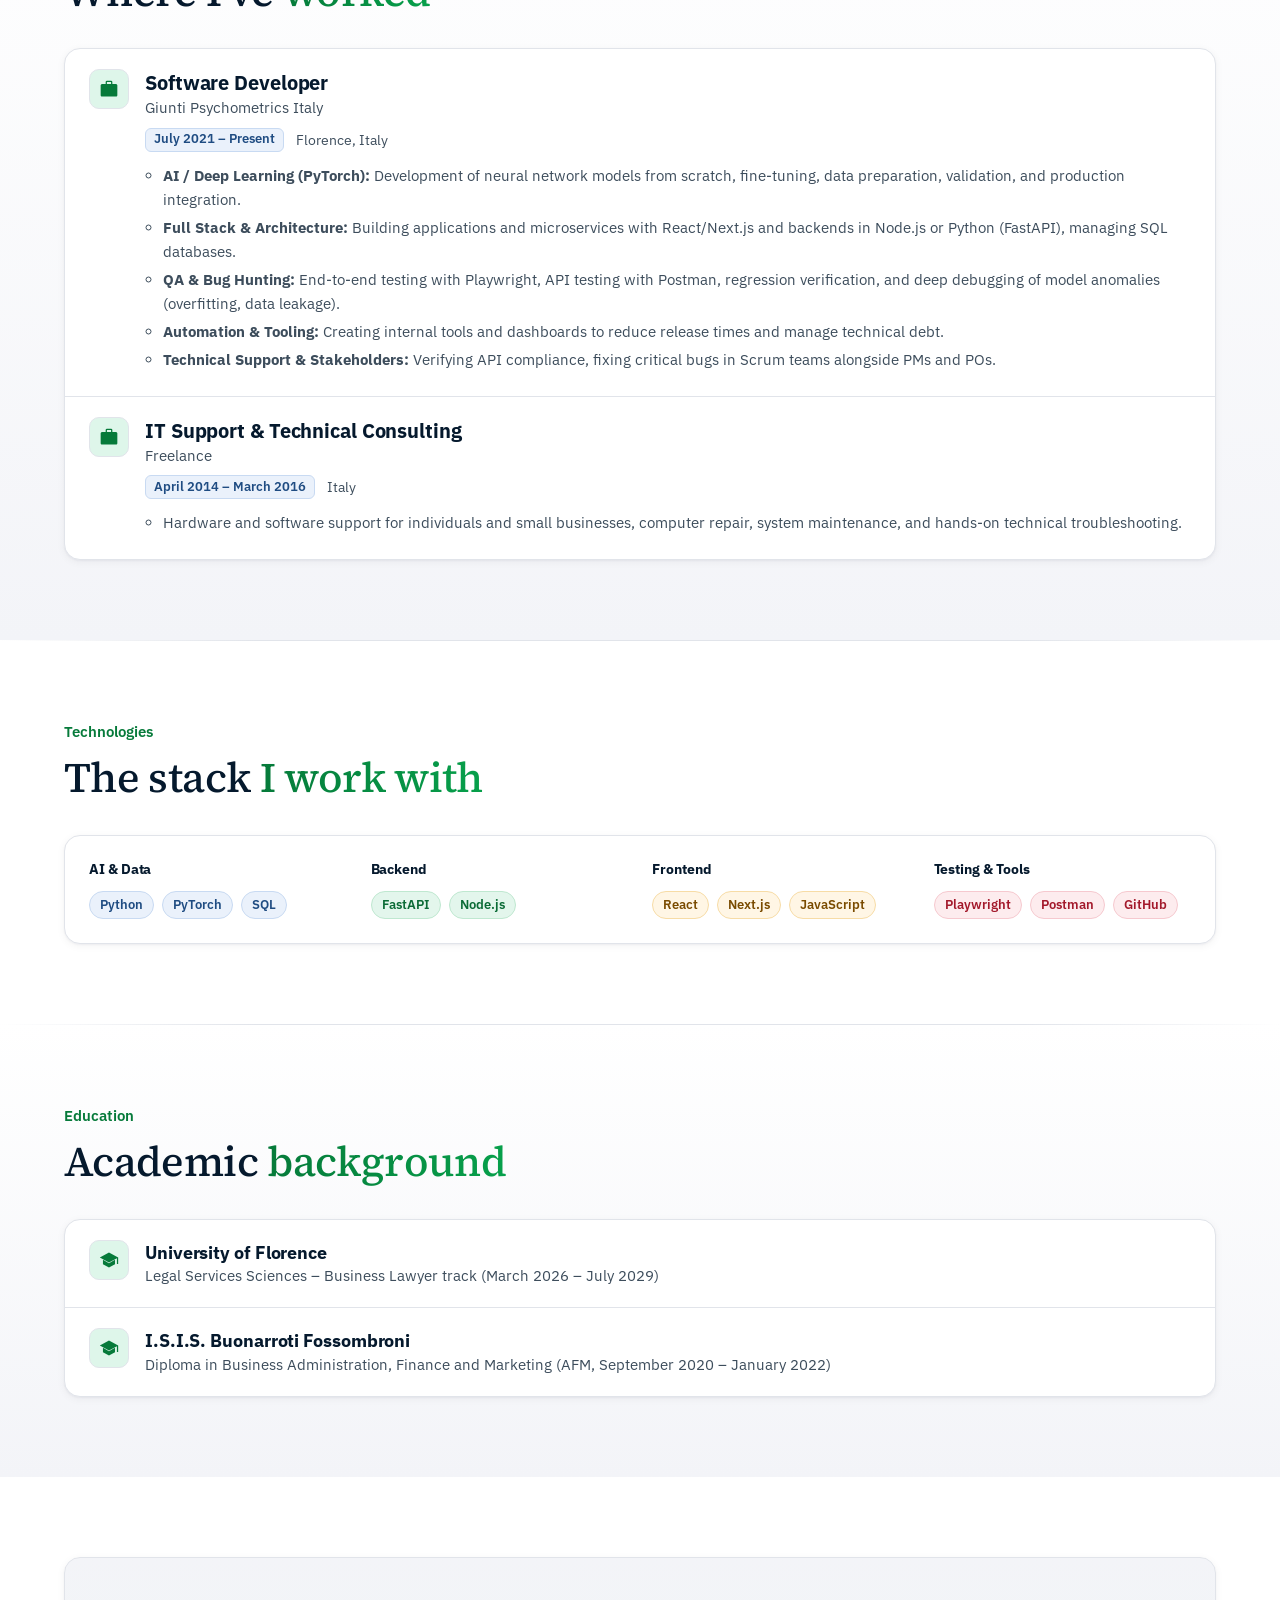
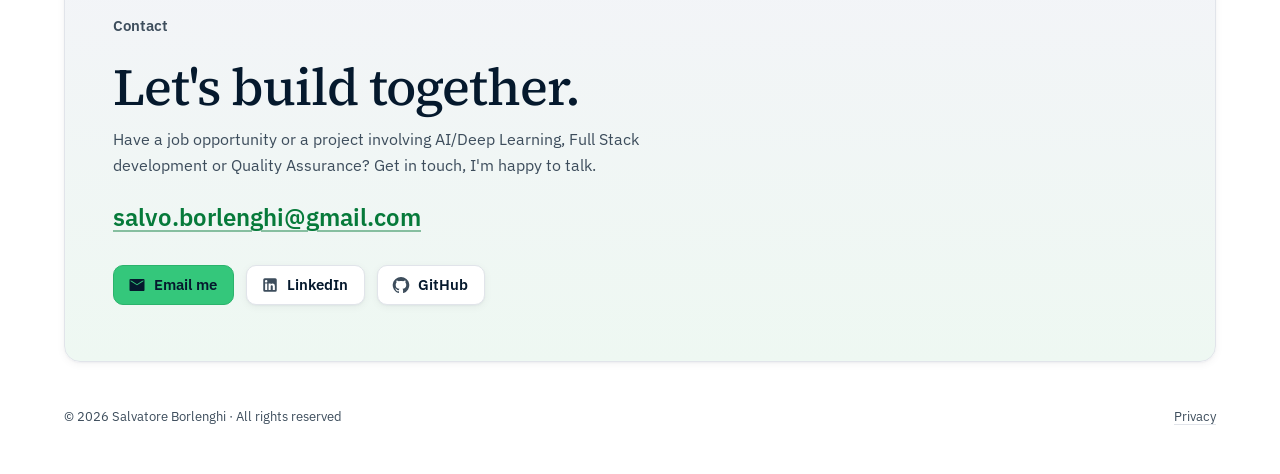
==== commit 628f53ac: "style: tonal buttons in dark theme to avoid glare" ====
--- a/index.html
+++ b/index.html
@@ -46,10 +46,10 @@
 <style>
   :root { box-sizing: border-box; padding-top: env(safe-area-inset-top, 0px); padding-bottom: env(safe-area-inset-bottom, 0px); }
   html, body { height: 100%; margin: 0; }
-  body { background: #ffffff; color: #1a1915; font-family: "Helvetica Neue", Arial, sans-serif; display: grid; place-items: center; text-align: center; }
+  body { background: #ffffff; color: #05192d; font-family: "Helvetica Neue", Arial, sans-serif; display: grid; place-items: center; text-align: center; }
   h1 { font-size: 1.6rem; margin: 0 0 1.25rem; }
   a { display: inline-block; margin: 0 .35rem; padding: .6rem 1.2rem; border: 1px solid #3e3d39; border-radius: 10px; color: #ffffff; background: #30302e; text-decoration: none; font-weight: 600; }
-  a:hover { border-color: #b4532f; color: #a34a29; }
+  a:hover { border-color: #34c77b; color: #067a3a; }
 </style>
 </head>
 <body>
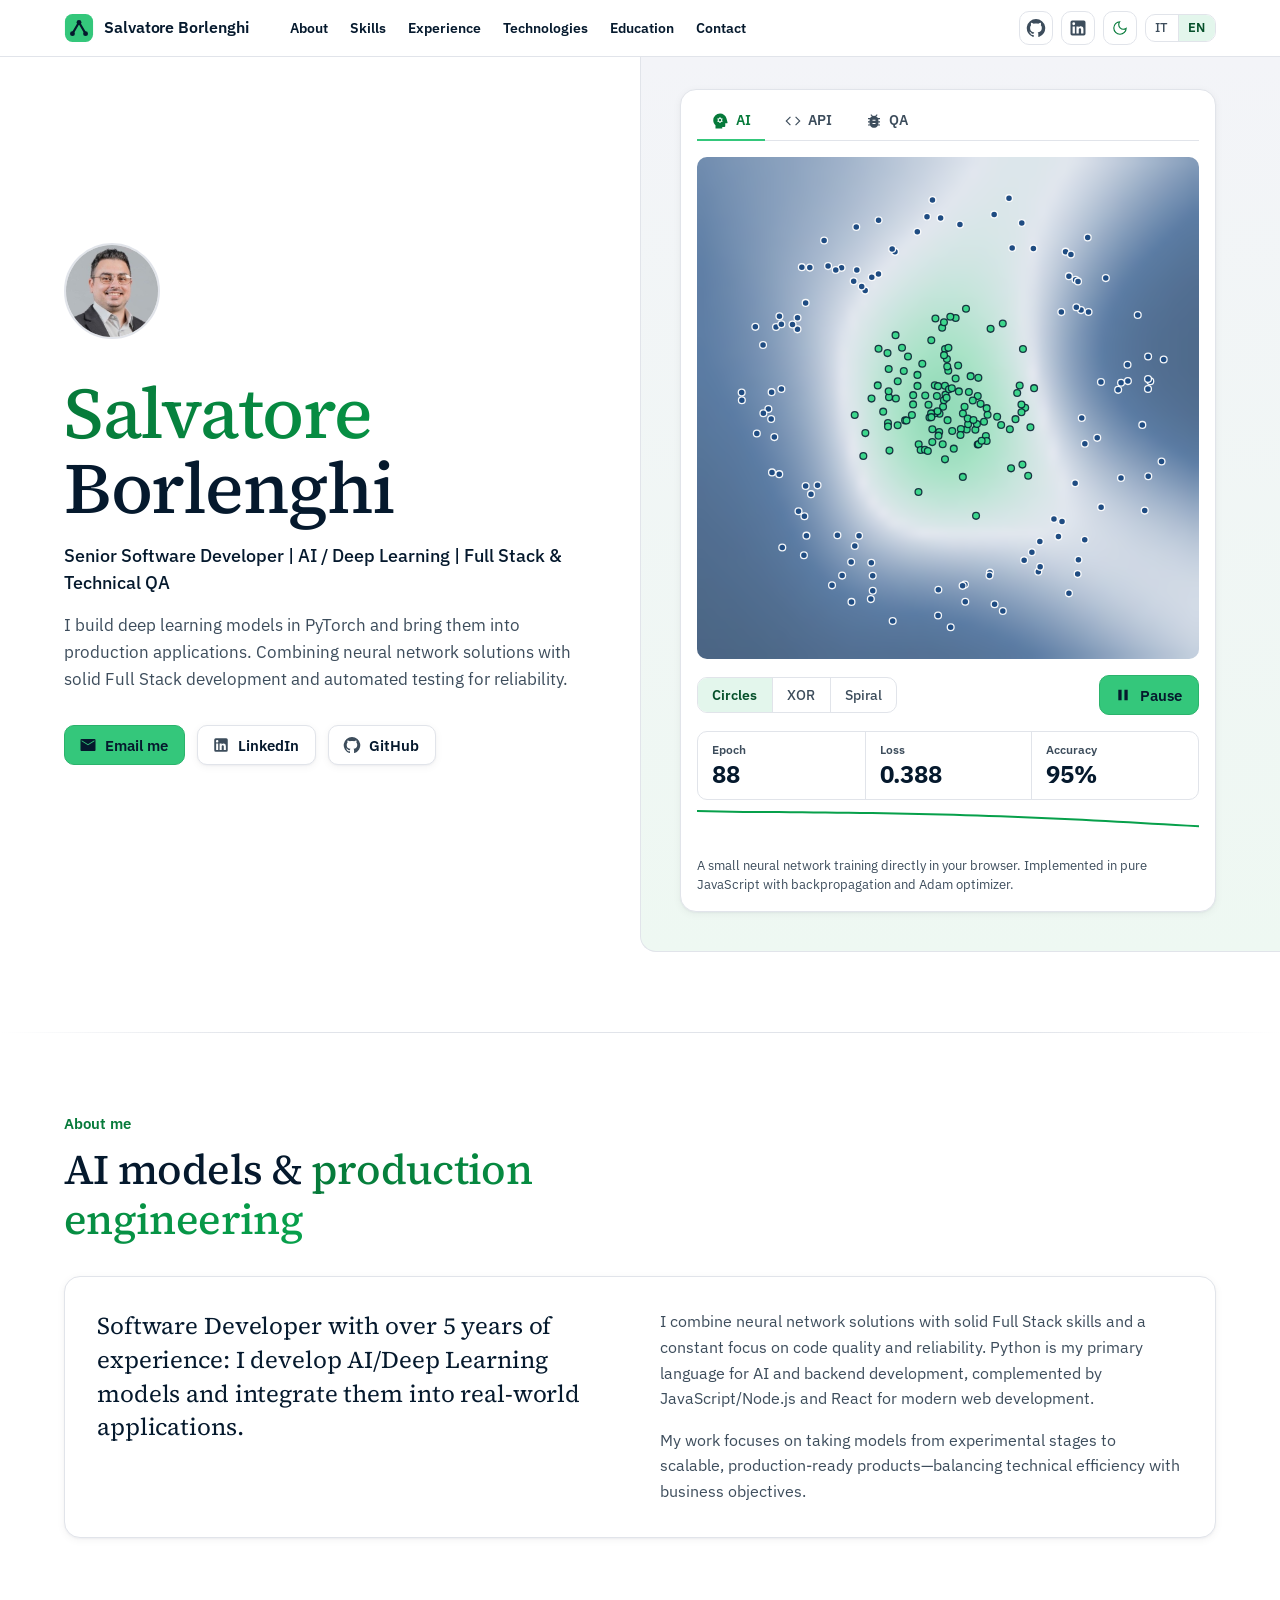
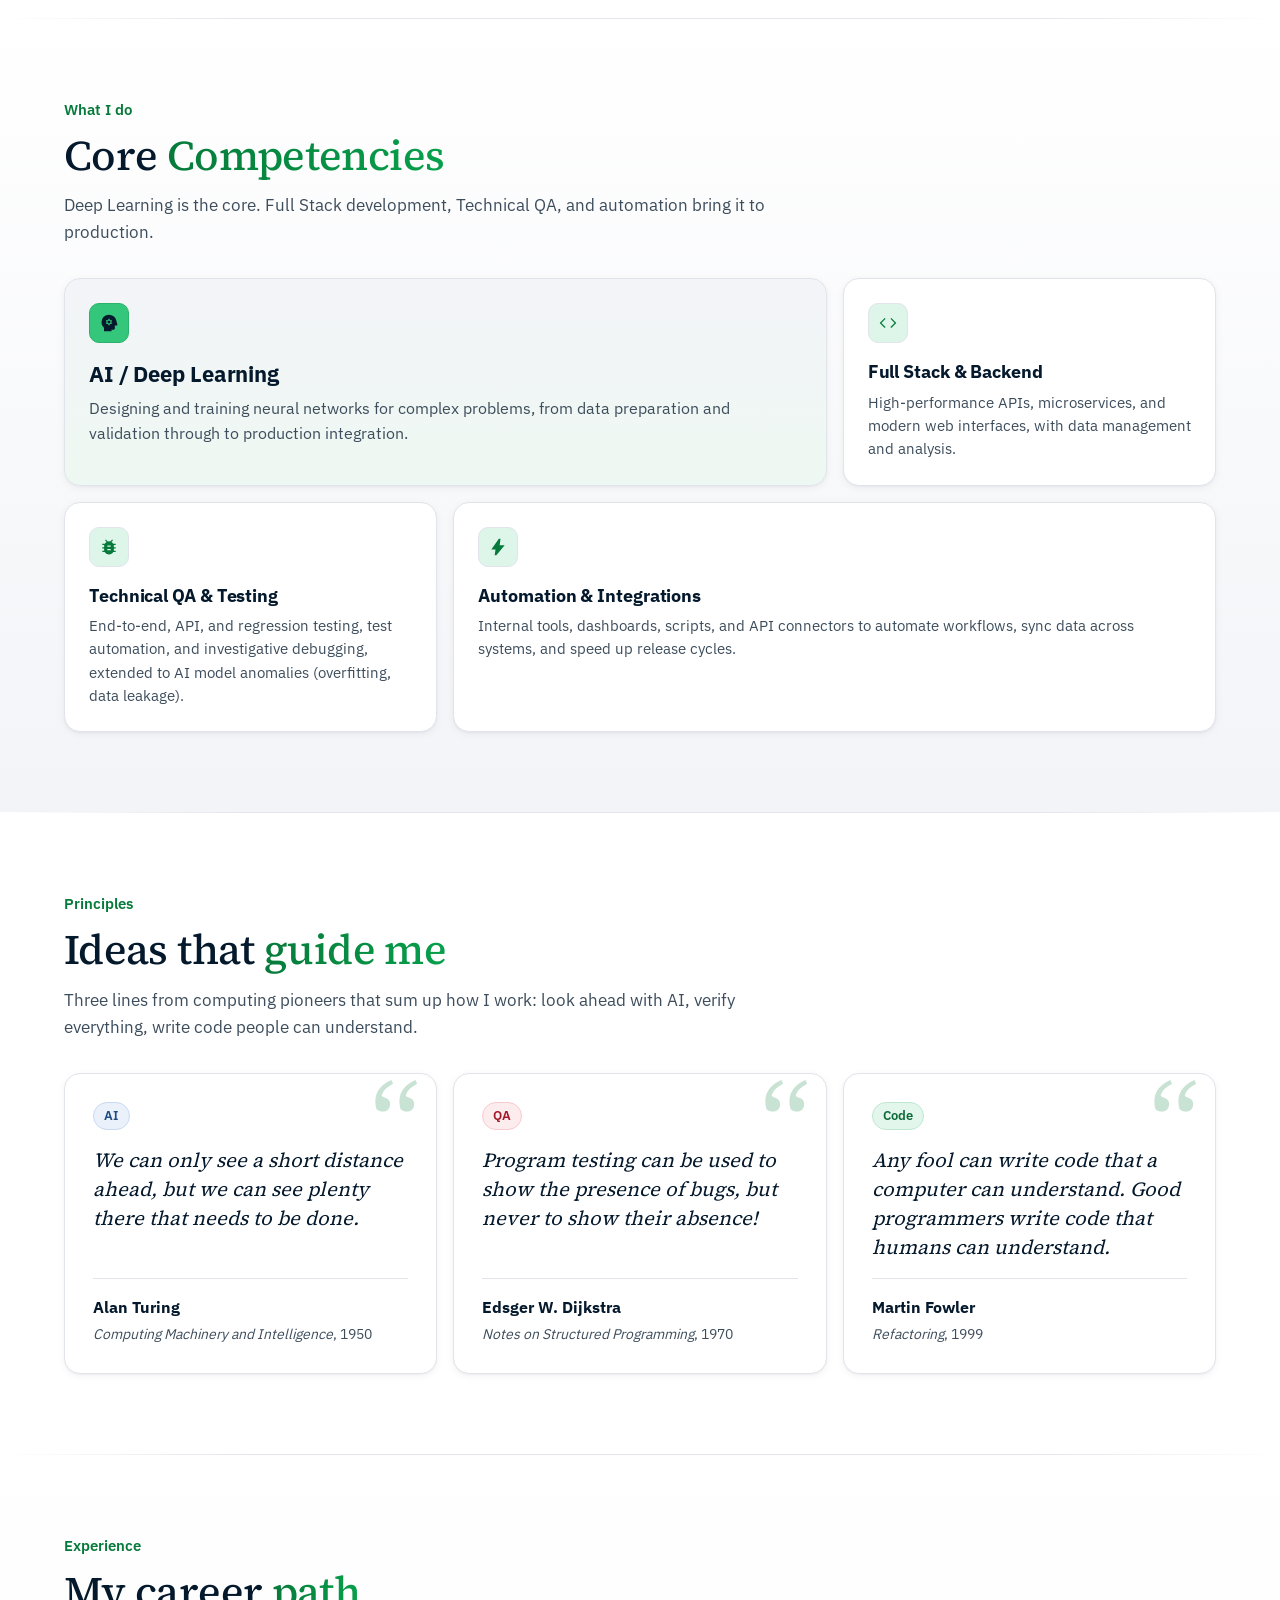
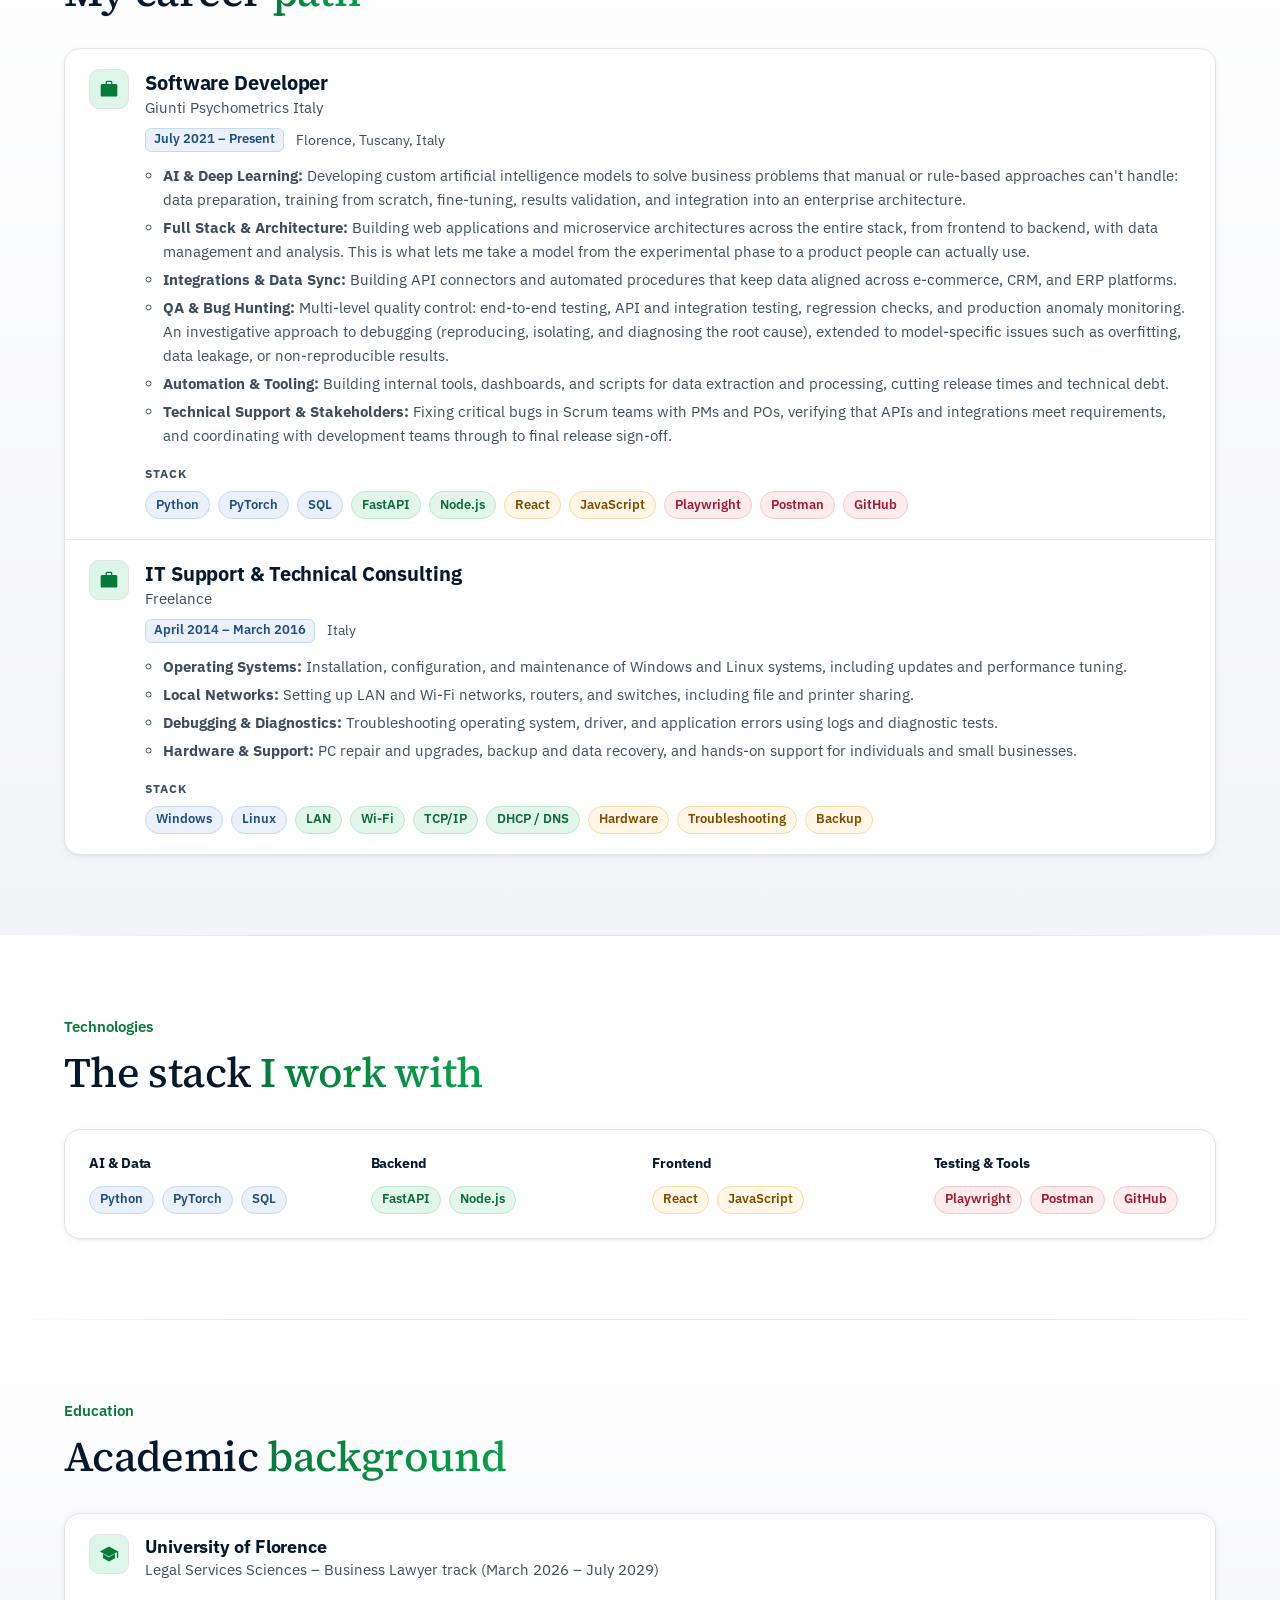
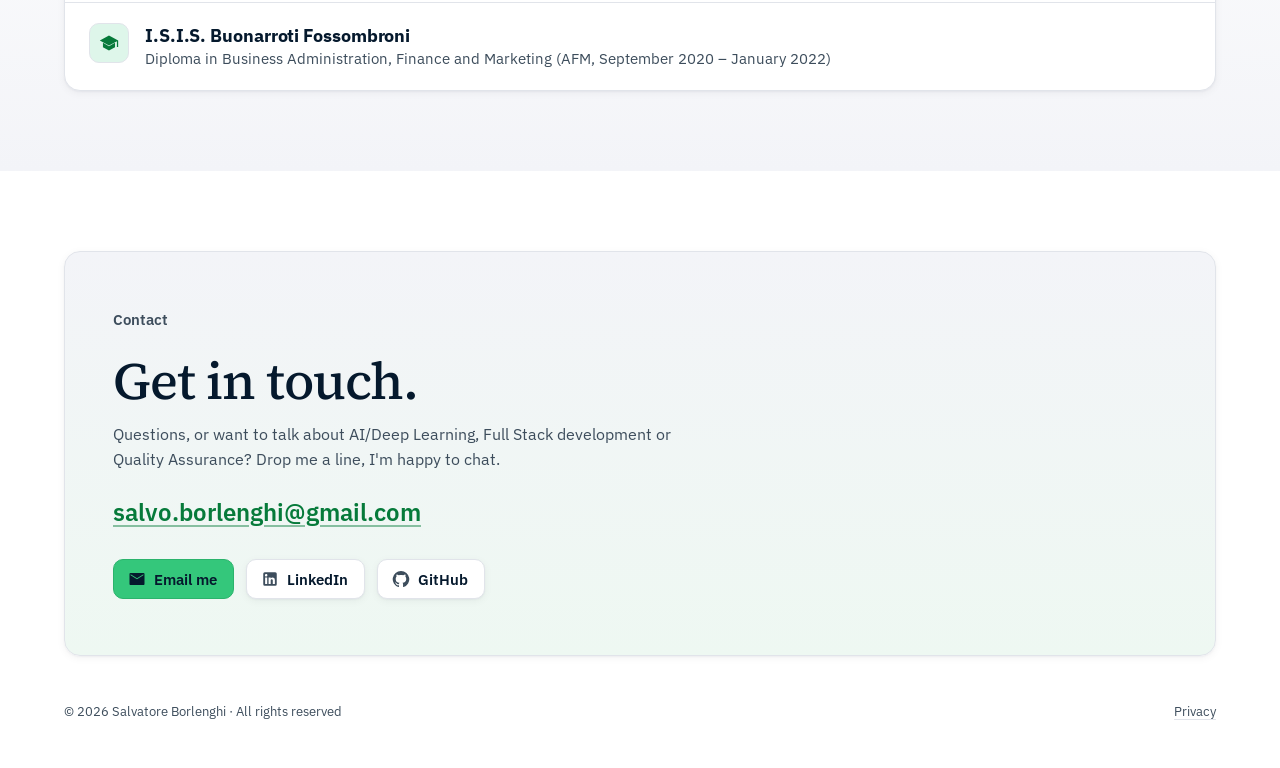
==== commit 3b2c6b30: "Update about, skills and wording - Rewrite skills cards without tool names (IT/EN) - Rename "Automa" ====
--- a/index.html
+++ b/index.html
@@ -18,7 +18,7 @@
 <meta property="og:image" content="https://s-borlenghi.github.io/assets/img/og-image.jpg">
 <meta property="og:image:width" content="1200">
 <meta property="og:image:height" content="630">
-<meta property="og:image:alt" content="Salvatore Borlenghi, Senior Software Developer: AI / Deep Learning (PyTorch), Full Stack e Technical QA">
+<meta property="og:image:alt" content="Salvatore Borlenghi, Senior Software Developer: AI / Deep Learning, Full Stack e Technical QA">
 <meta property="og:locale" content="it_IT">
 <meta property="og:locale:alternate" content="en_US">
 <meta name="twitter:card" content="summary_large_image">
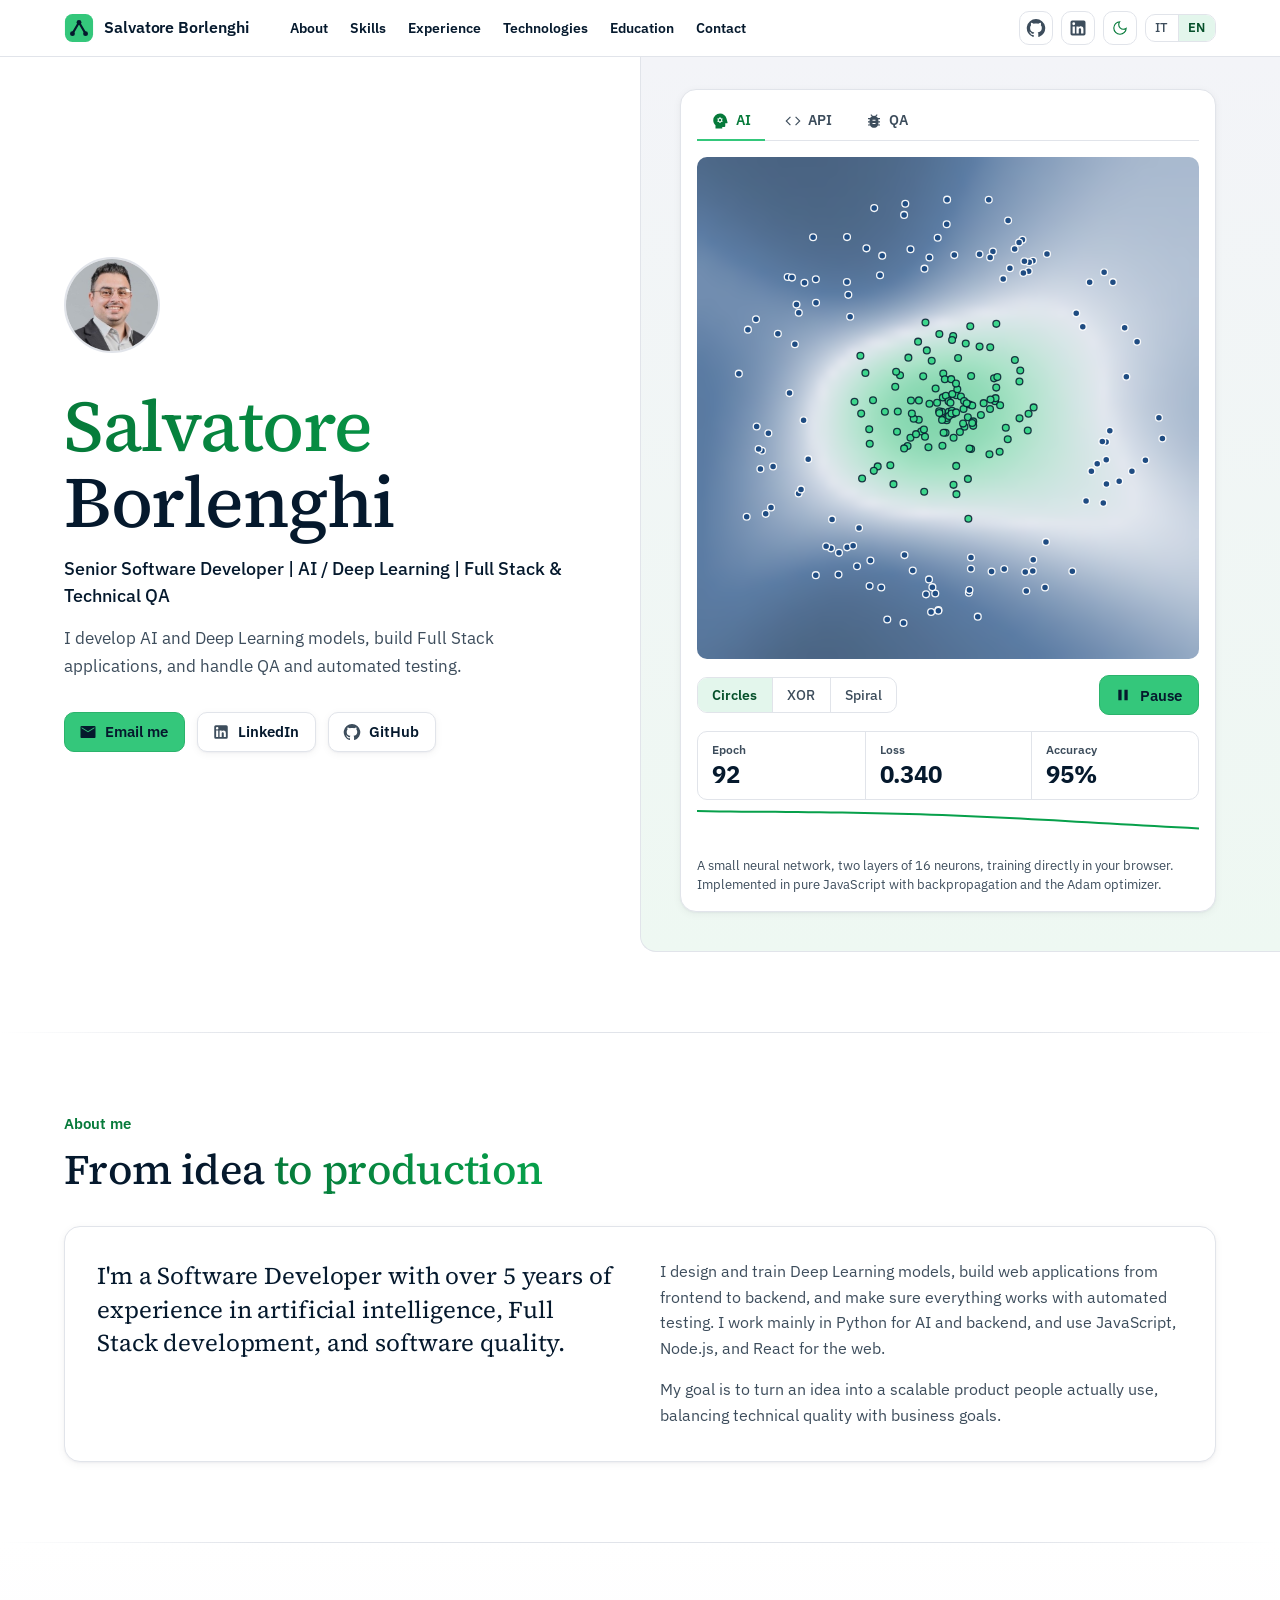
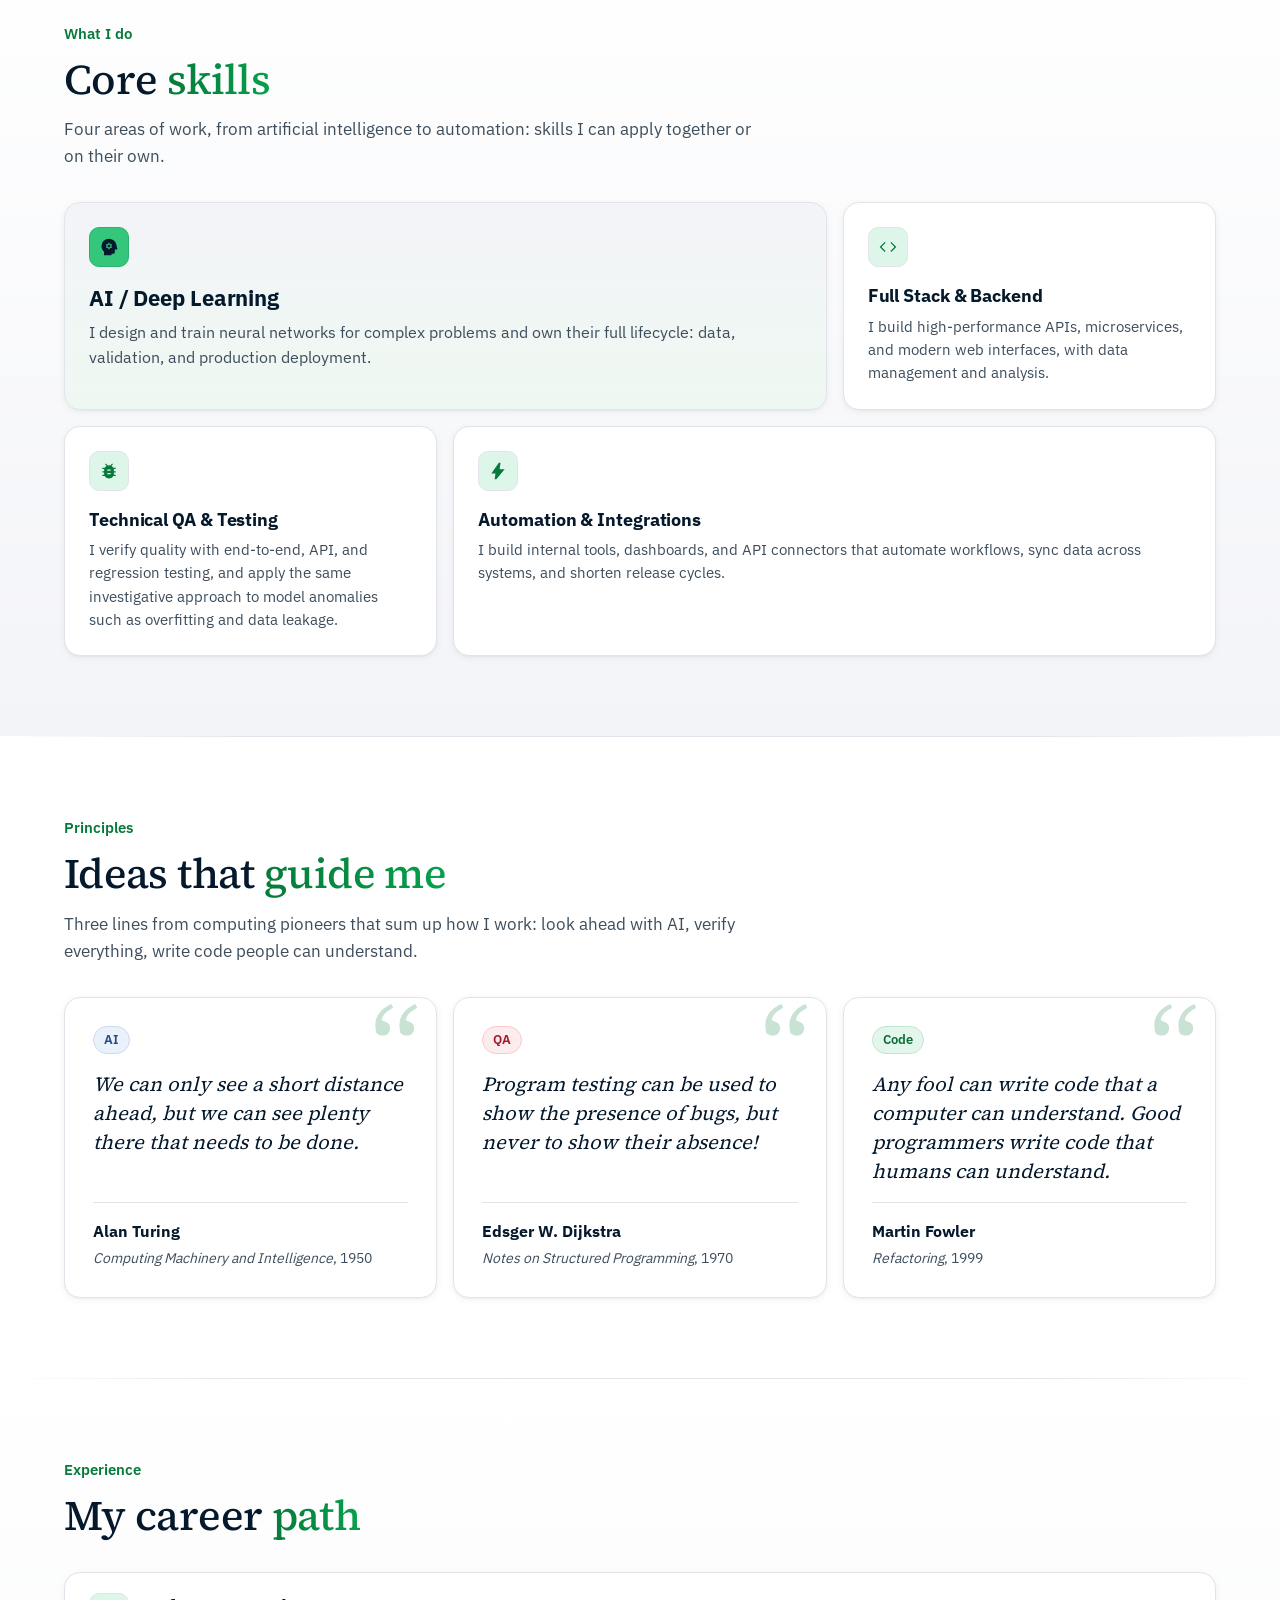
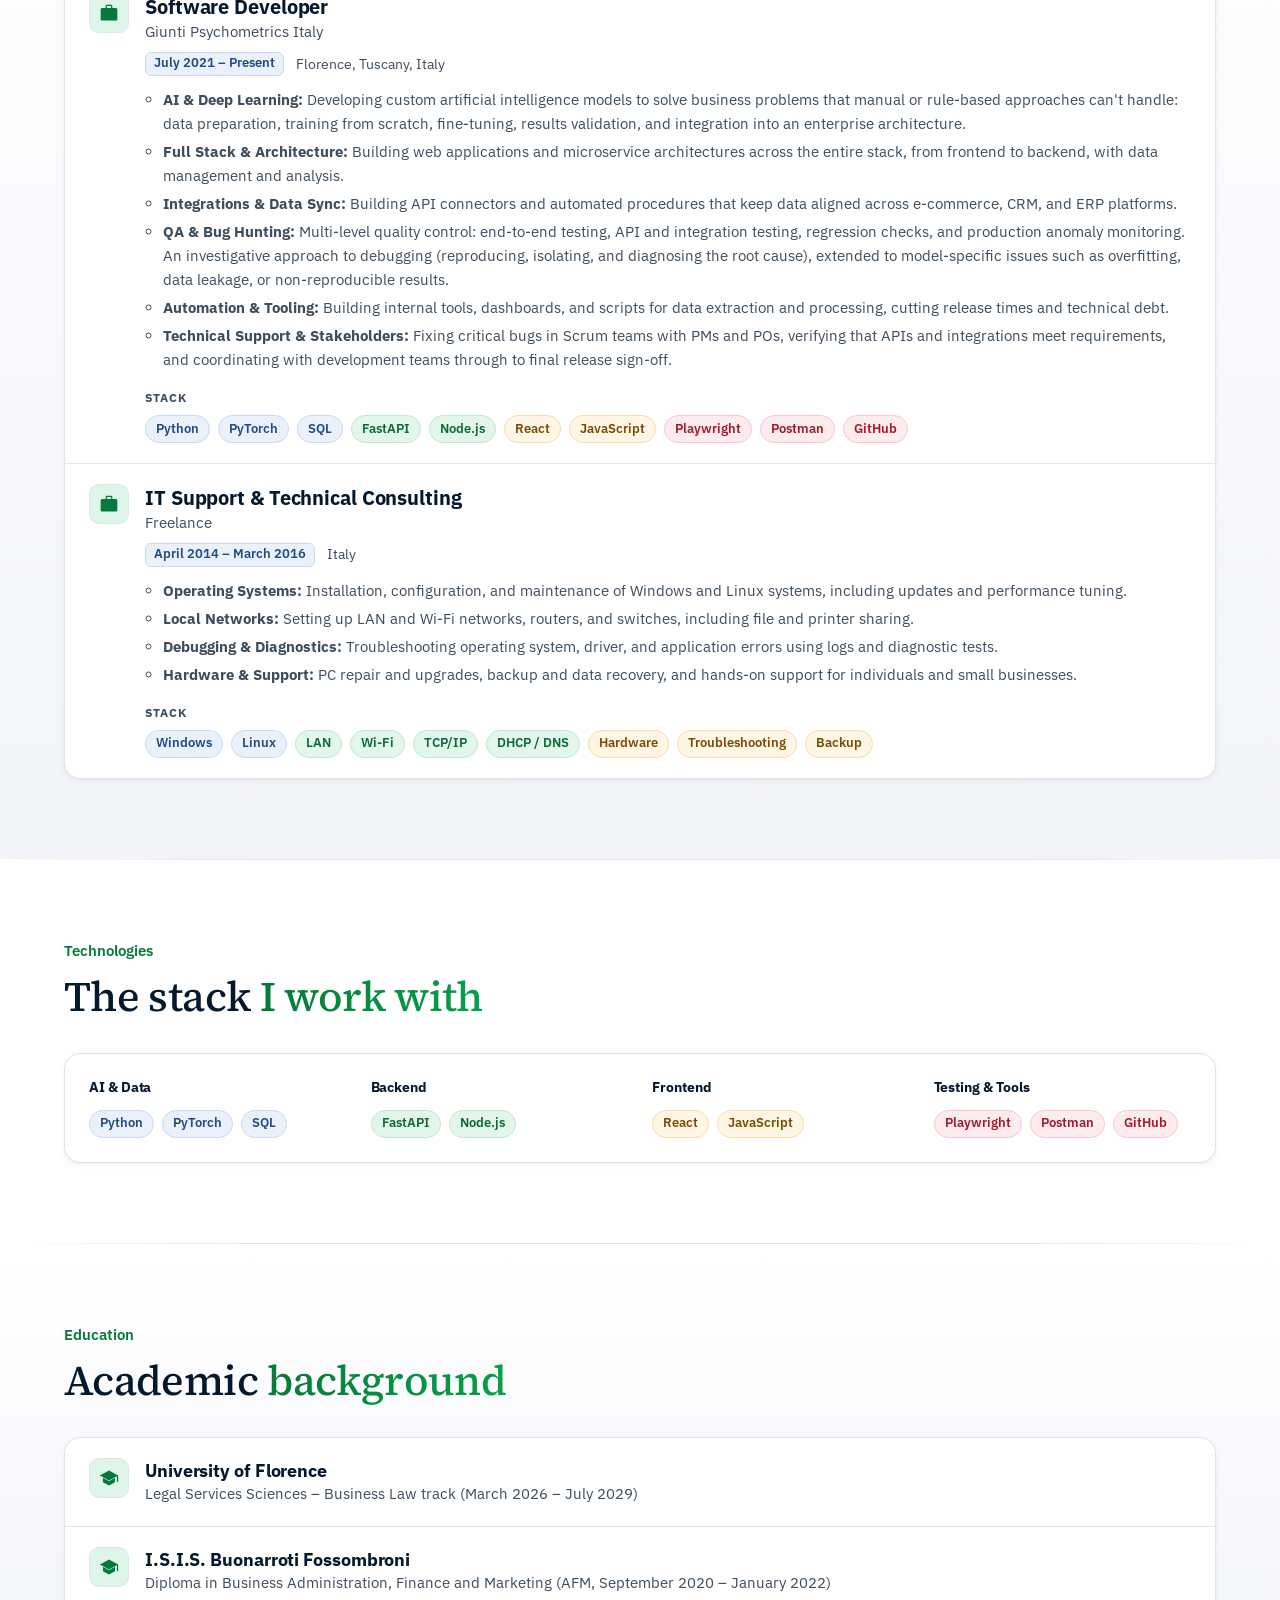
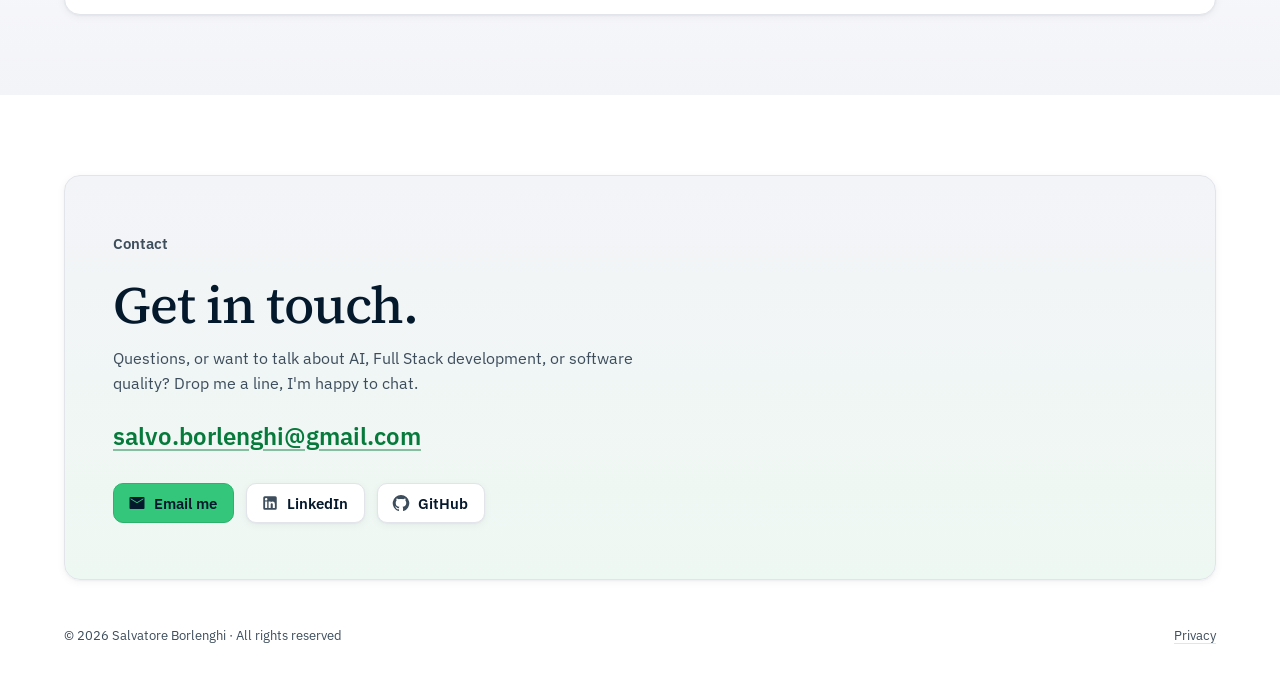
==== commit 4fefe5d9: "Review full page copy for consistency (IT/EN) - Rename about heading to "Dall'idea alla produzione" " ====
--- a/index.html
+++ b/index.html
@@ -3,8 +3,8 @@
 <head>
 <meta charset="utf-8">
 <meta name="viewport" content="width=device-width, initial-scale=1, viewport-fit=cover">
-<title>Salvatore Borlenghi – Senior Software Developer, AI e PyTorch</title>
-<meta name="description" content="Senior Software Developer in Toscana: modelli di deep learning in PyTorch portati in produzione, sviluppo full stack con FastAPI e React, test automatici.">
+<title>Salvatore Borlenghi – Senior Software Developer: AI, Full Stack e QA</title>
+<meta name="description" content="Senior Software Developer in Toscana: modelli di AI e Deep Learning, sviluppo Full Stack e QA con test automatizzati.">
 <link rel="canonical" href="https://s-borlenghi.github.io/">
 <link rel="alternate" hreflang="it" href="https://s-borlenghi.github.io/it/">
 <link rel="alternate" hreflang="en" href="https://s-borlenghi.github.io/en/">
@@ -13,8 +13,8 @@
 <meta property="og:type" content="profile">
 <meta property="og:url" content="https://s-borlenghi.github.io/">
 <meta property="og:site_name" content="Salvatore Borlenghi">
-<meta property="og:title" content="Salvatore Borlenghi – Senior Software Developer, AI e PyTorch">
-<meta property="og:description" content="Costruisco modelli di deep learning in PyTorch e li integro in applicazioni reali.">
+<meta property="og:title" content="Salvatore Borlenghi – Senior Software Developer: AI, Full Stack e QA">
+<meta property="og:description" content="Sviluppo modelli di AI e Deep Learning, costruisco applicazioni Full Stack e mi occupo di QA e testing.">
 <meta property="og:image" content="https://s-borlenghi.github.io/assets/img/og-image.jpg">
 <meta property="og:image:width" content="1200">
 <meta property="og:image:height" content="630">
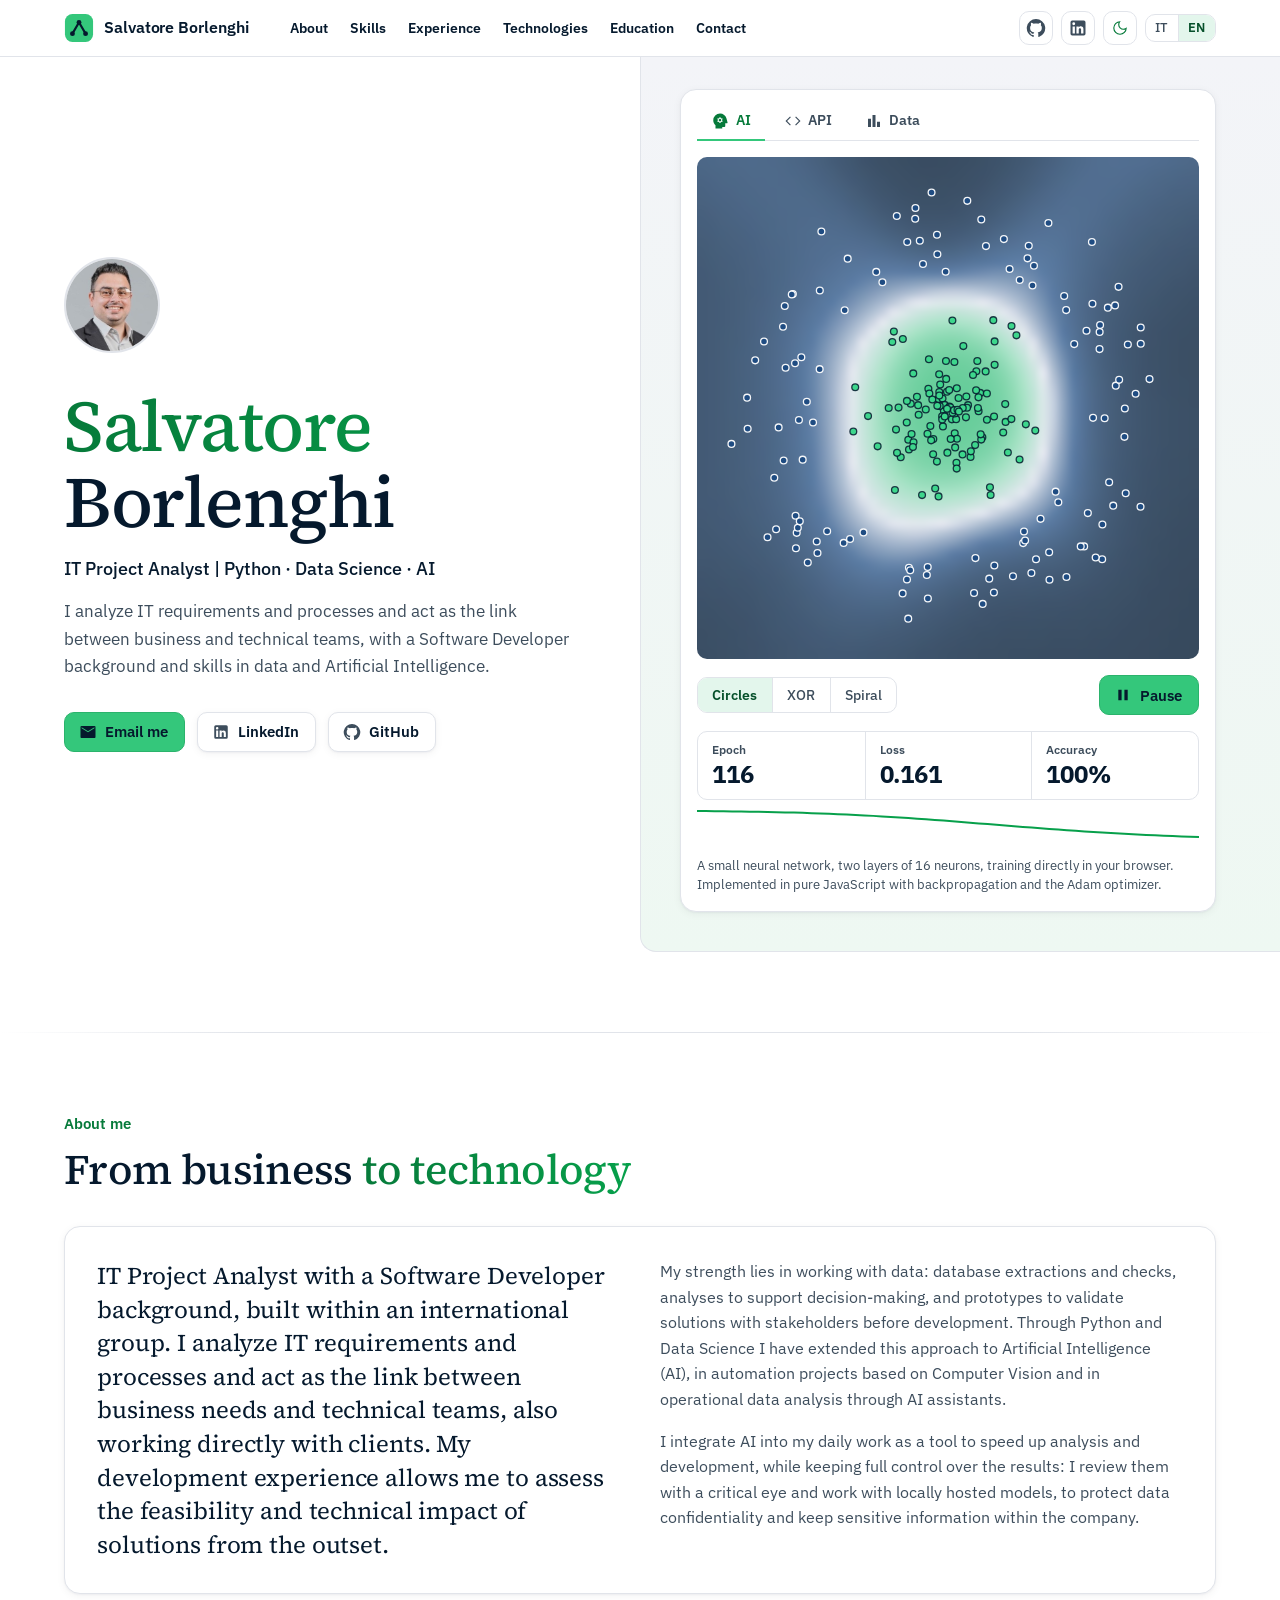
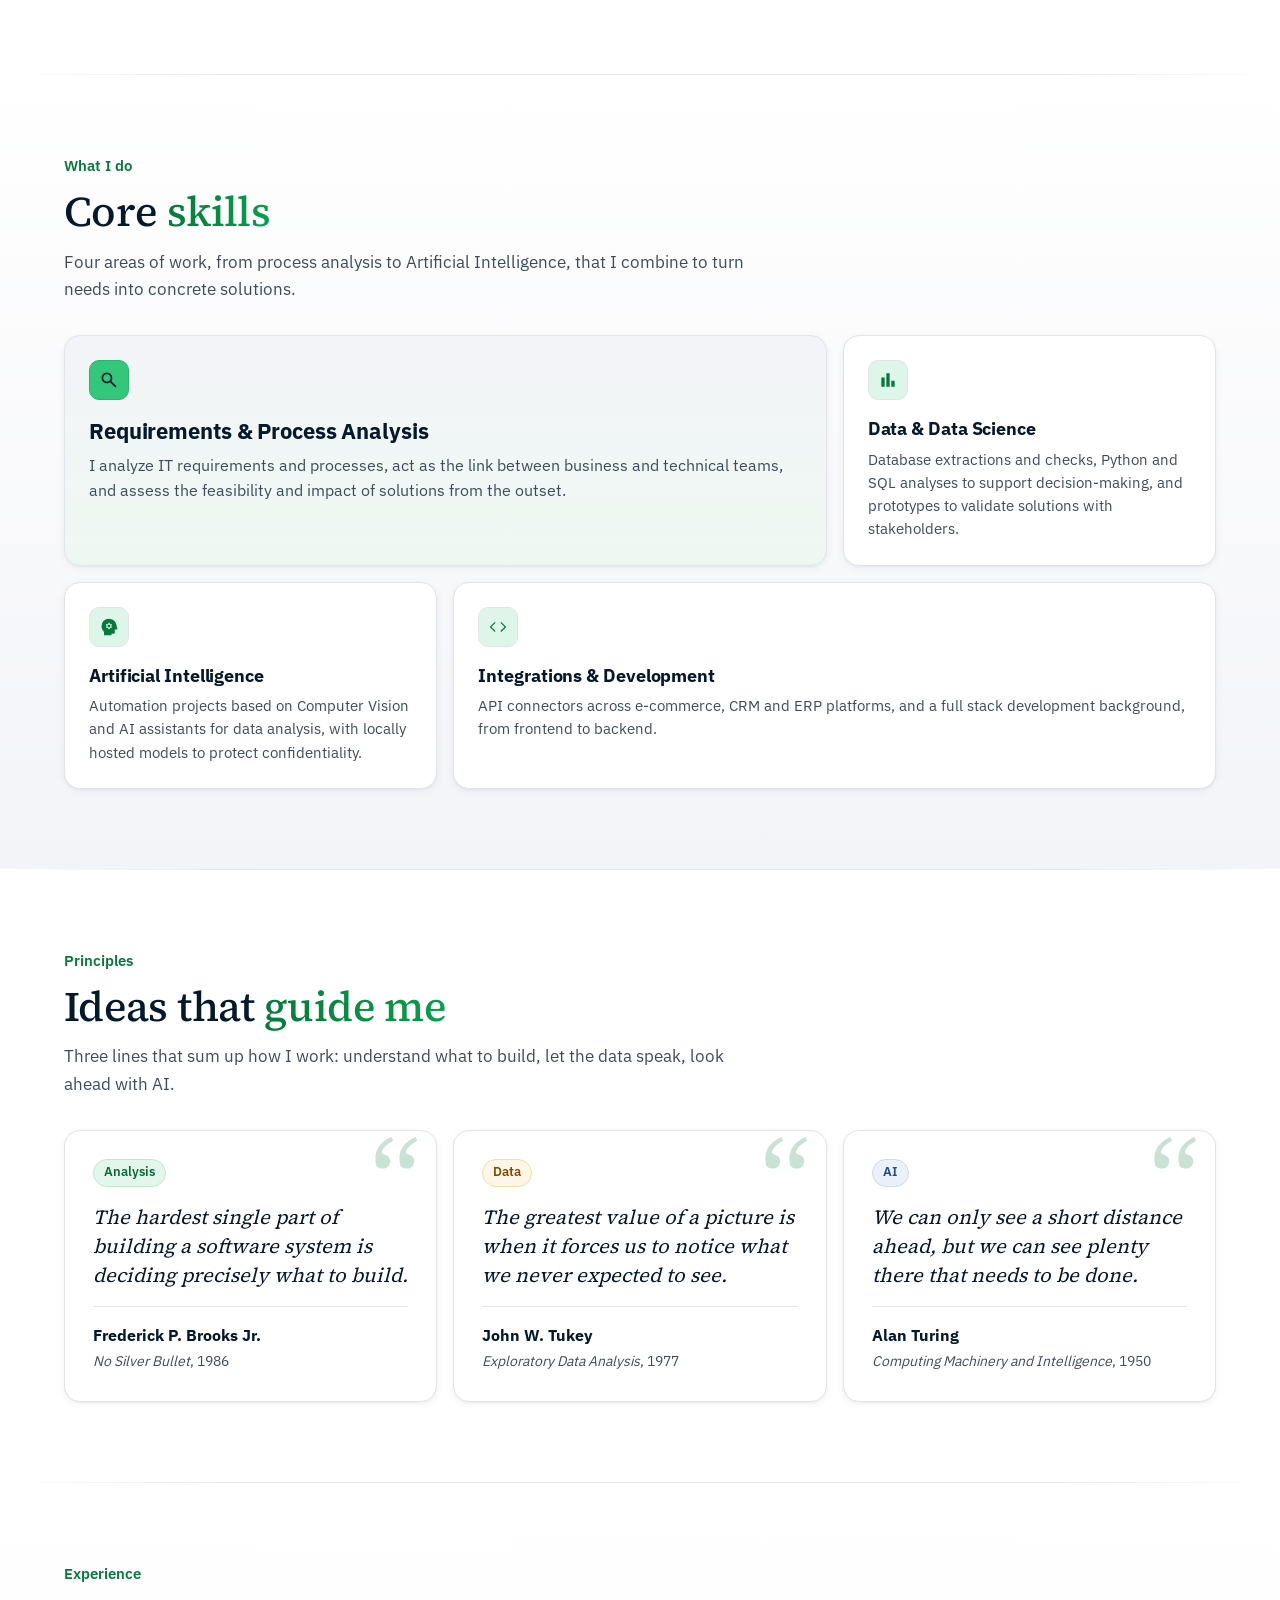
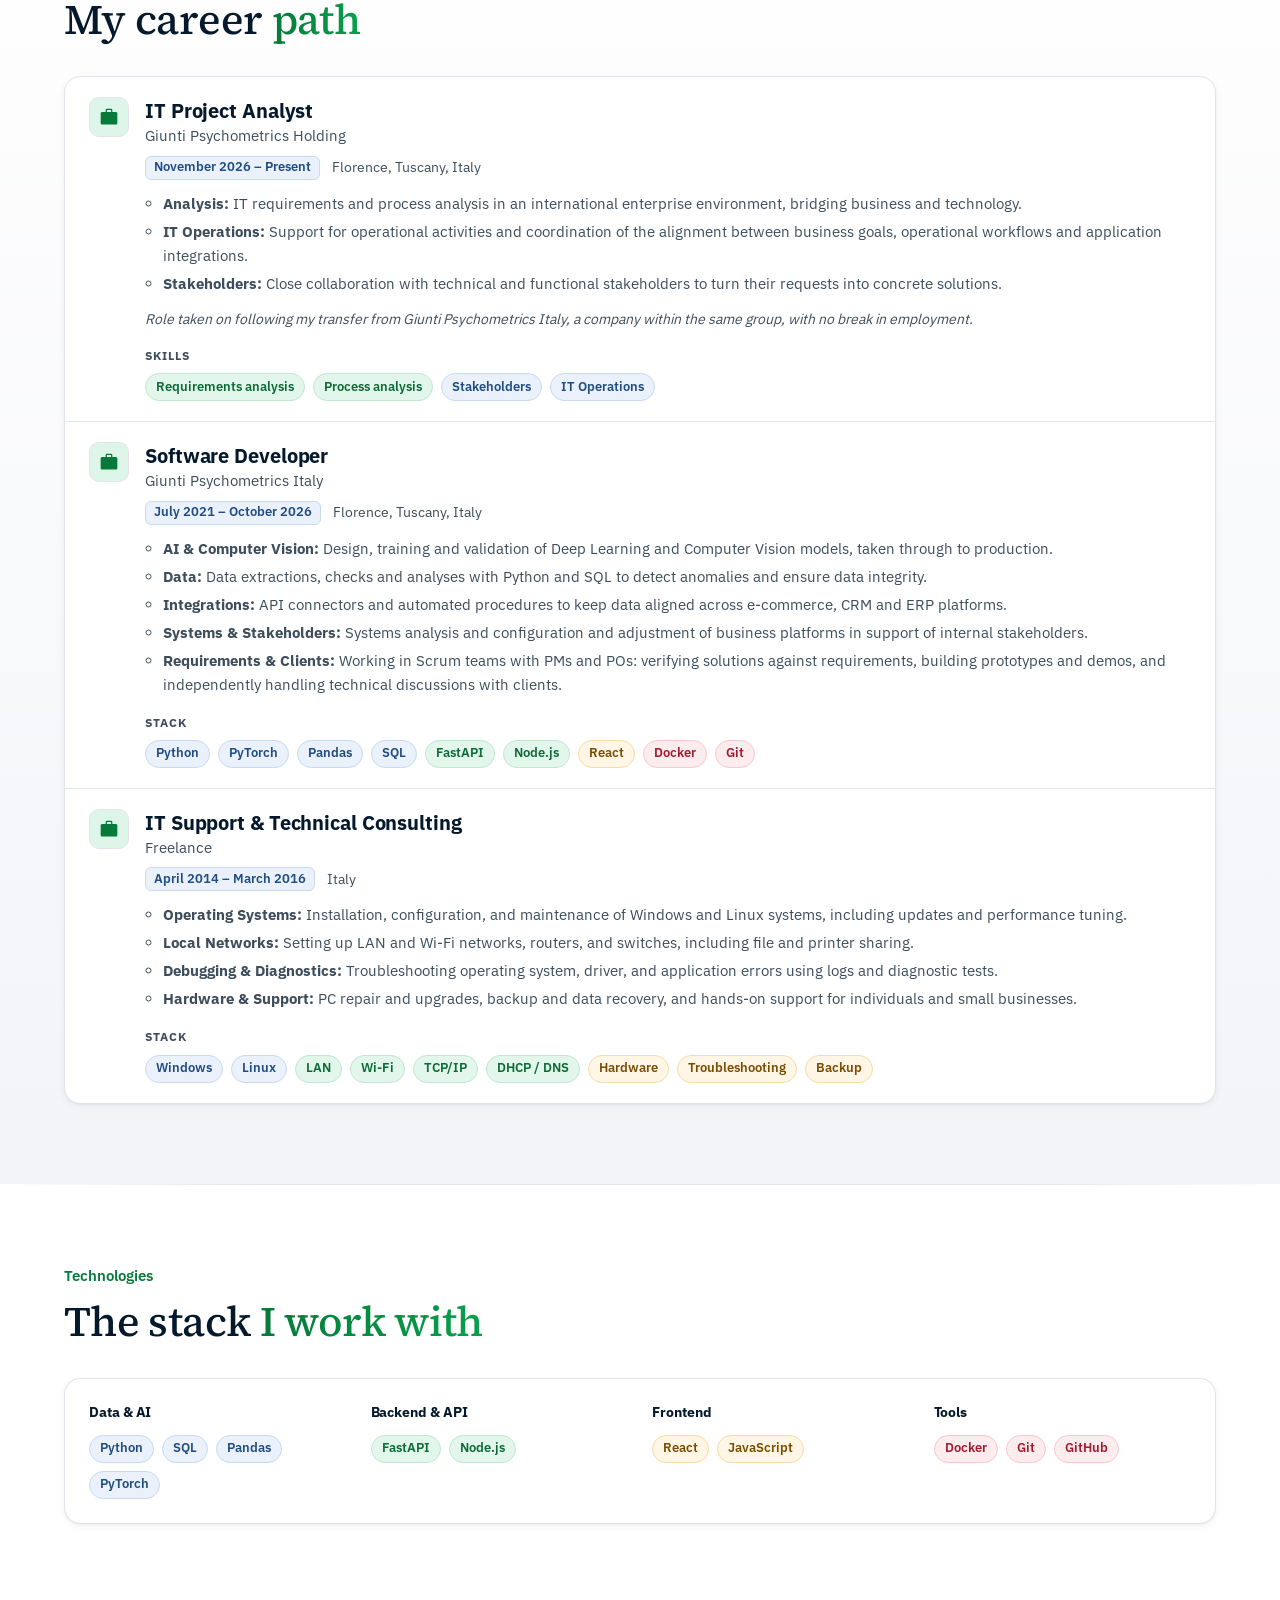
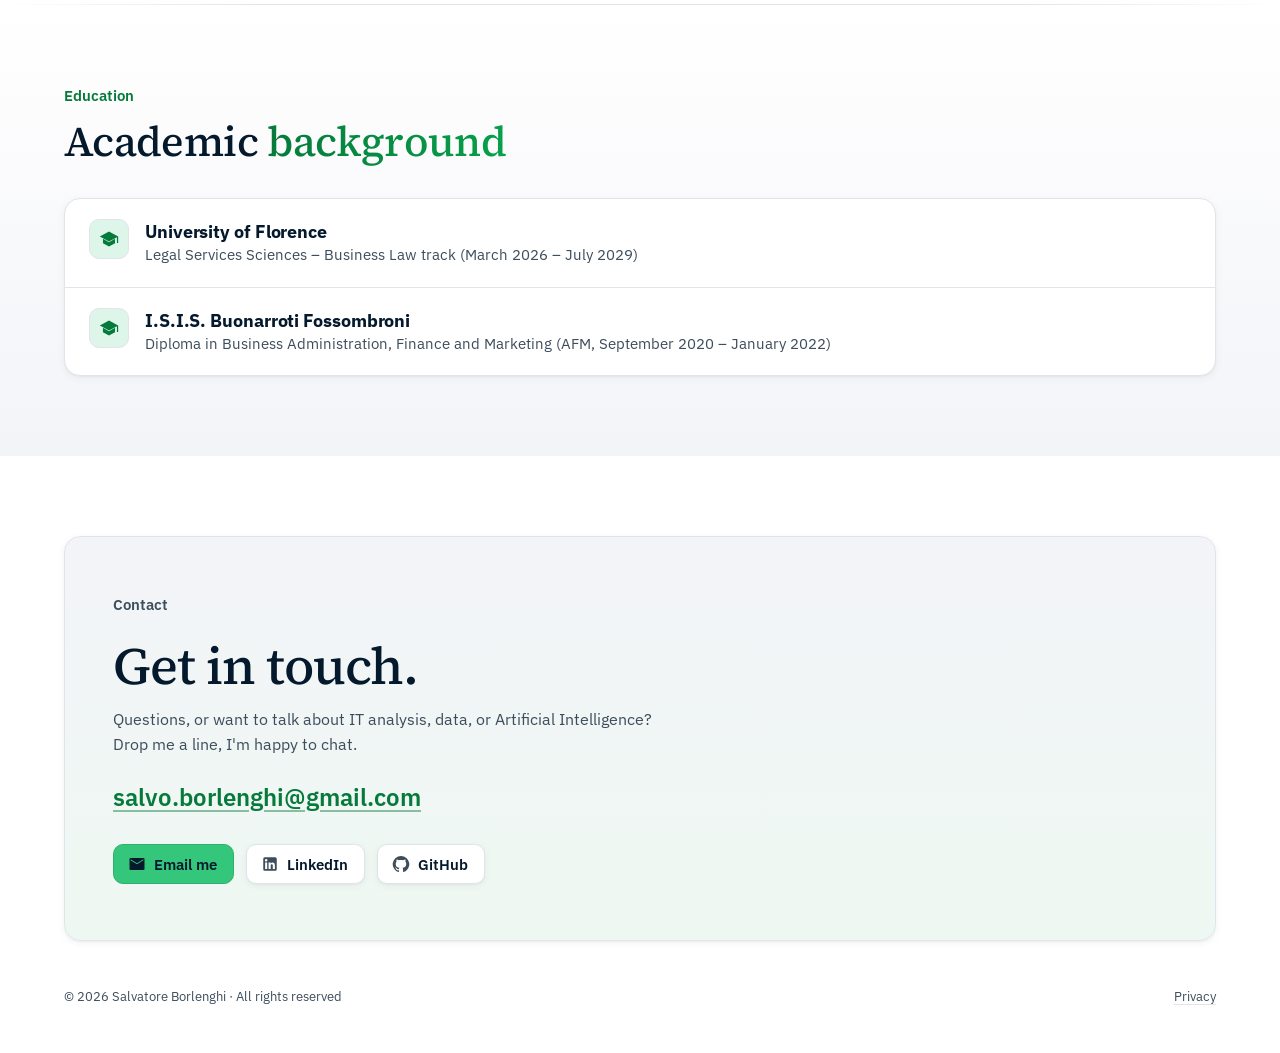
==== commit c97c372b: "Reposition site as IT Project Analyst - Update title, meta tags, Open Graph and structured data to  " ====
--- a/index.html
+++ b/index.html
@@ -3,8 +3,8 @@
 <head>
 <meta charset="utf-8">
 <meta name="viewport" content="width=device-width, initial-scale=1, viewport-fit=cover">
-<title>Salvatore Borlenghi – Senior Software Developer: AI, Full Stack e QA</title>
-<meta name="description" content="Senior Software Developer in Toscana: modelli di AI e Deep Learning, sviluppo Full Stack e QA con test automatizzati.">
+<title>Salvatore Borlenghi – IT Project Analyst | Python, Data Science e AI</title>
+<meta name="description" content="IT Project Analyst in Toscana: analisi dei requisiti e dei processi IT, con un background da Software Developer e competenze in Python, Data Science e Intelligenza Artificiale.">
 <link rel="canonical" href="https://s-borlenghi.github.io/">
 <link rel="alternate" hreflang="it" href="https://s-borlenghi.github.io/it/">
 <link rel="alternate" hreflang="en" href="https://s-borlenghi.github.io/en/">
@@ -13,12 +13,12 @@
 <meta property="og:type" content="profile">
 <meta property="og:url" content="https://s-borlenghi.github.io/">
 <meta property="og:site_name" content="Salvatore Borlenghi">
-<meta property="og:title" content="Salvatore Borlenghi – Senior Software Developer: AI, Full Stack e QA">
-<meta property="og:description" content="Sviluppo modelli di AI e Deep Learning, costruisco applicazioni Full Stack e mi occupo di QA e testing.">
+<meta property="og:title" content="Salvatore Borlenghi – IT Project Analyst | Python, Data Science e AI">
+<meta property="og:description" content="Analizzo requisiti e processi IT e faccio da tramite tra business e team tecnici, con competenze in Python, Data Science e AI.">
 <meta property="og:image" content="https://s-borlenghi.github.io/assets/img/og-image.jpg">
 <meta property="og:image:width" content="1200">
 <meta property="og:image:height" content="630">
-<meta property="og:image:alt" content="Salvatore Borlenghi, Senior Software Developer: AI / Deep Learning, Full Stack e Technical QA">
+<meta property="og:image:alt" content="Salvatore Borlenghi, IT Project Analyst: Python, Data Science e AI">
 <meta property="og:locale" content="it_IT">
 <meta property="og:locale:alternate" content="en_US">
 <meta name="twitter:card" content="summary_large_image">
